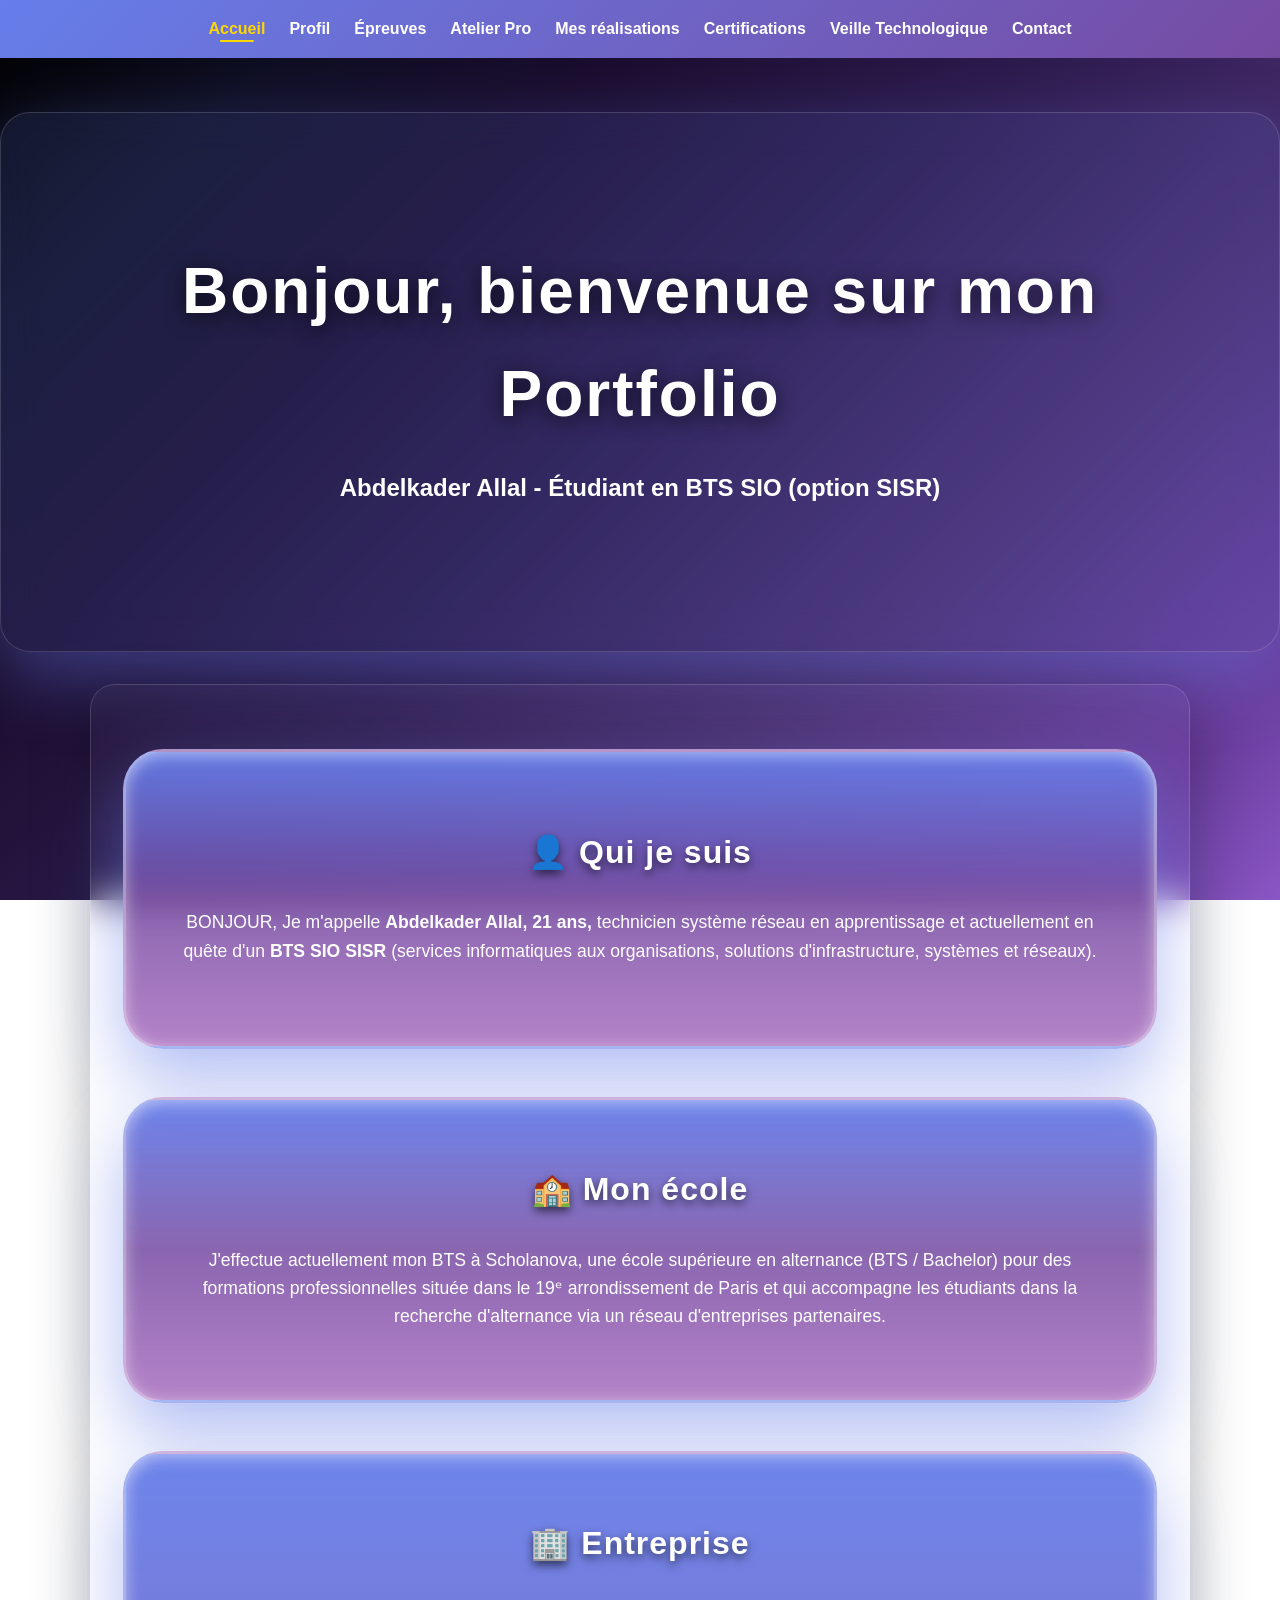
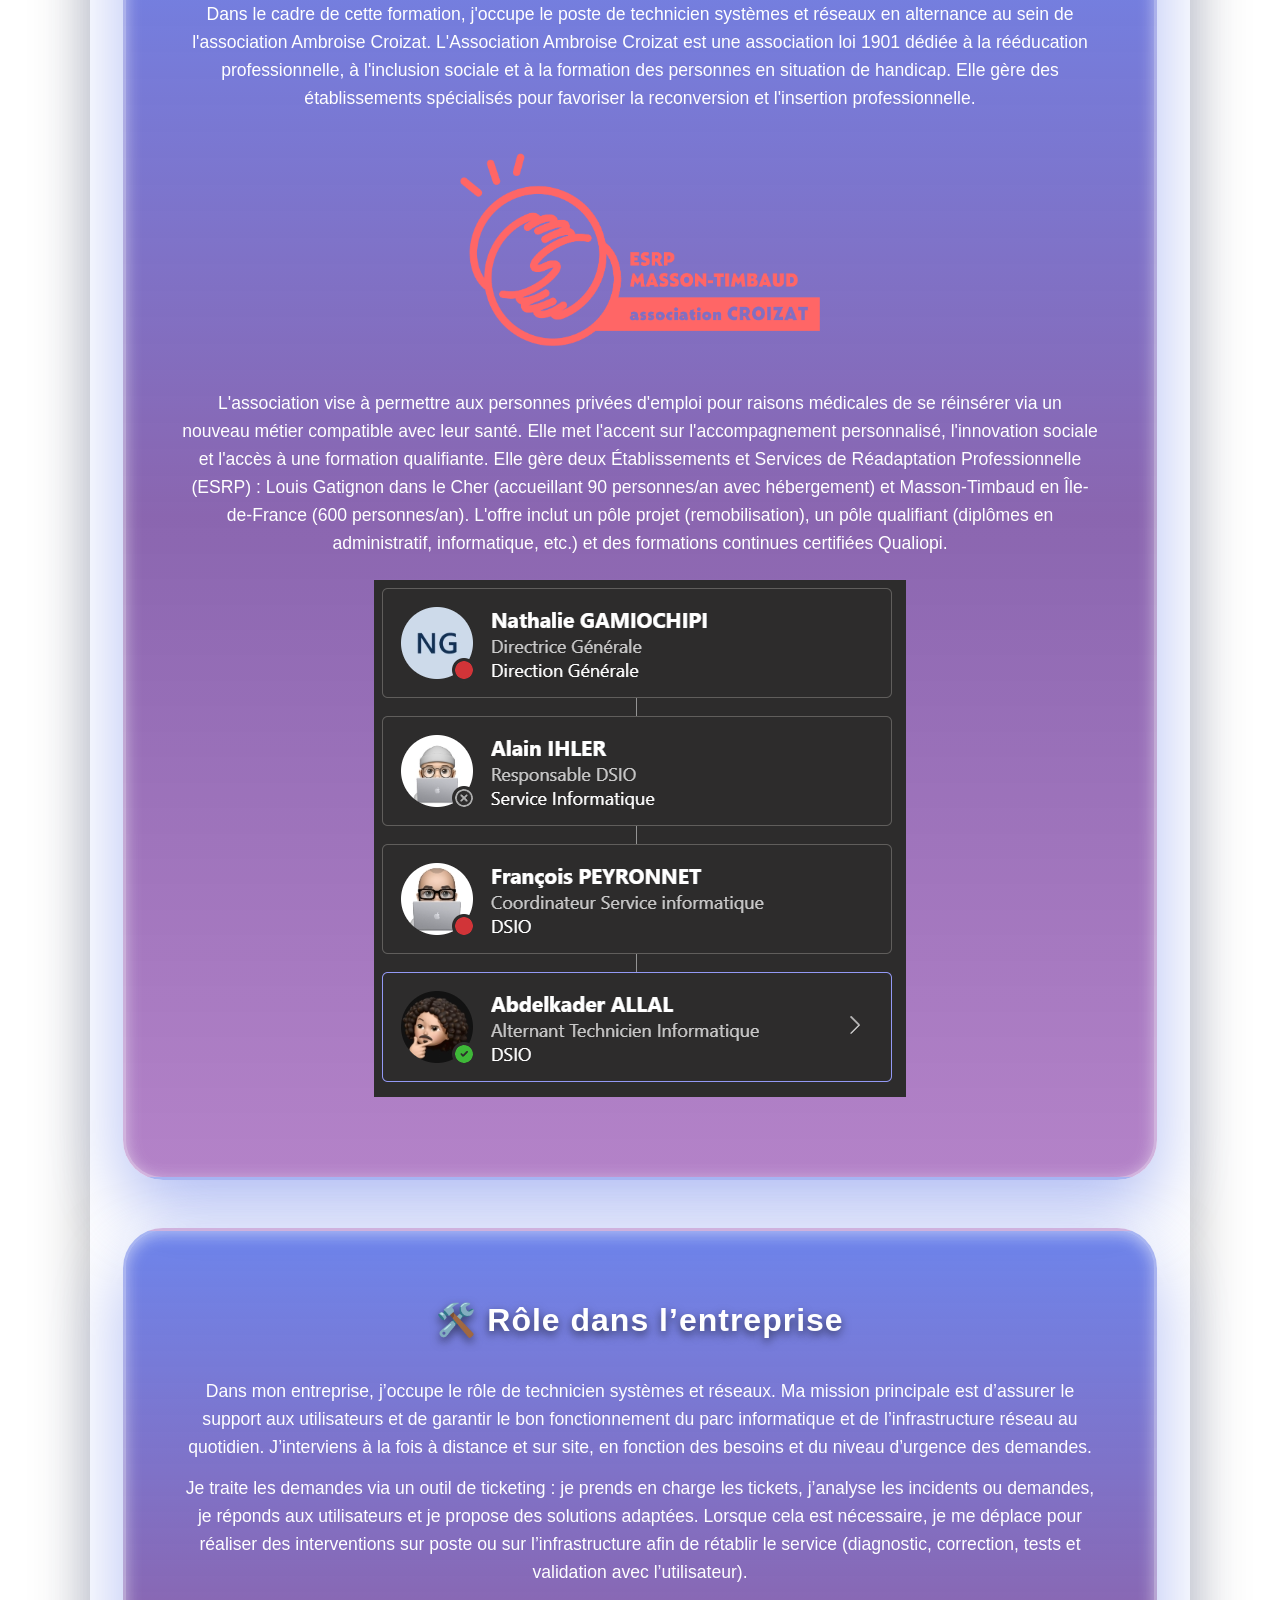
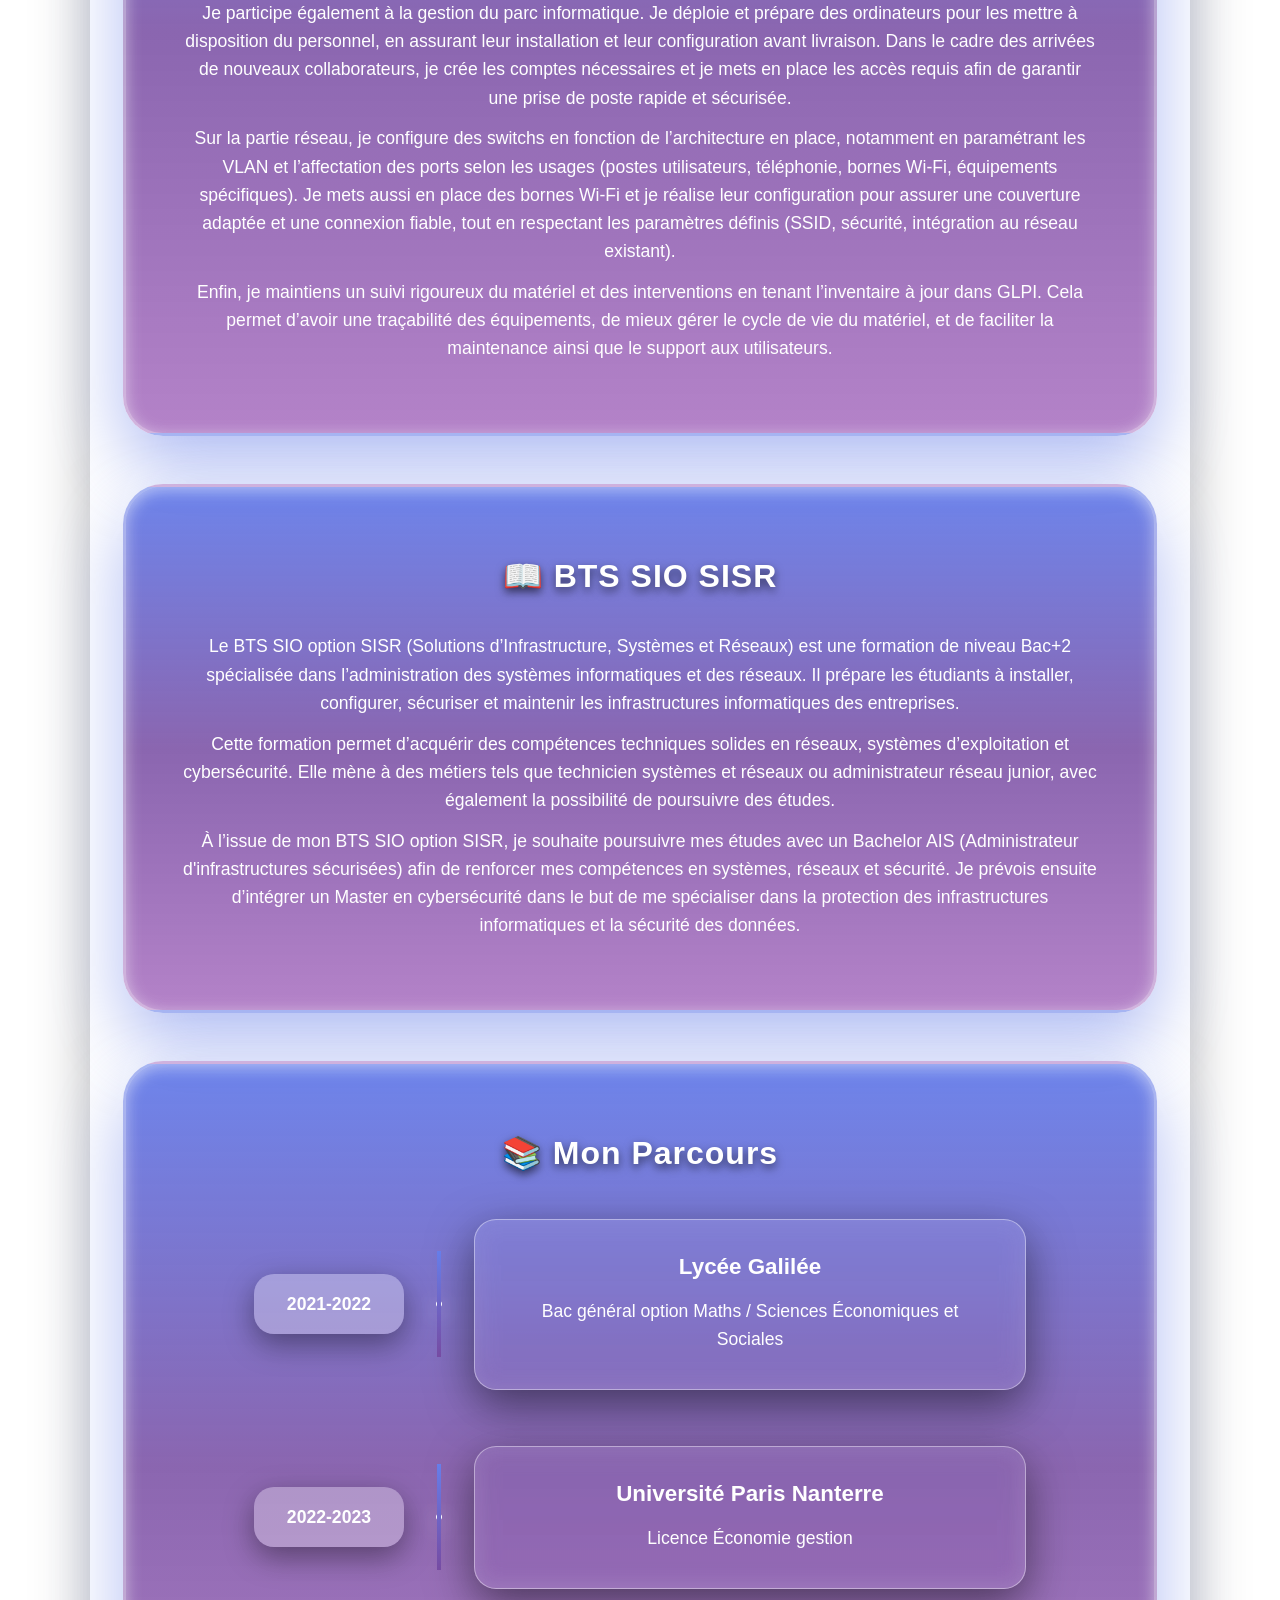
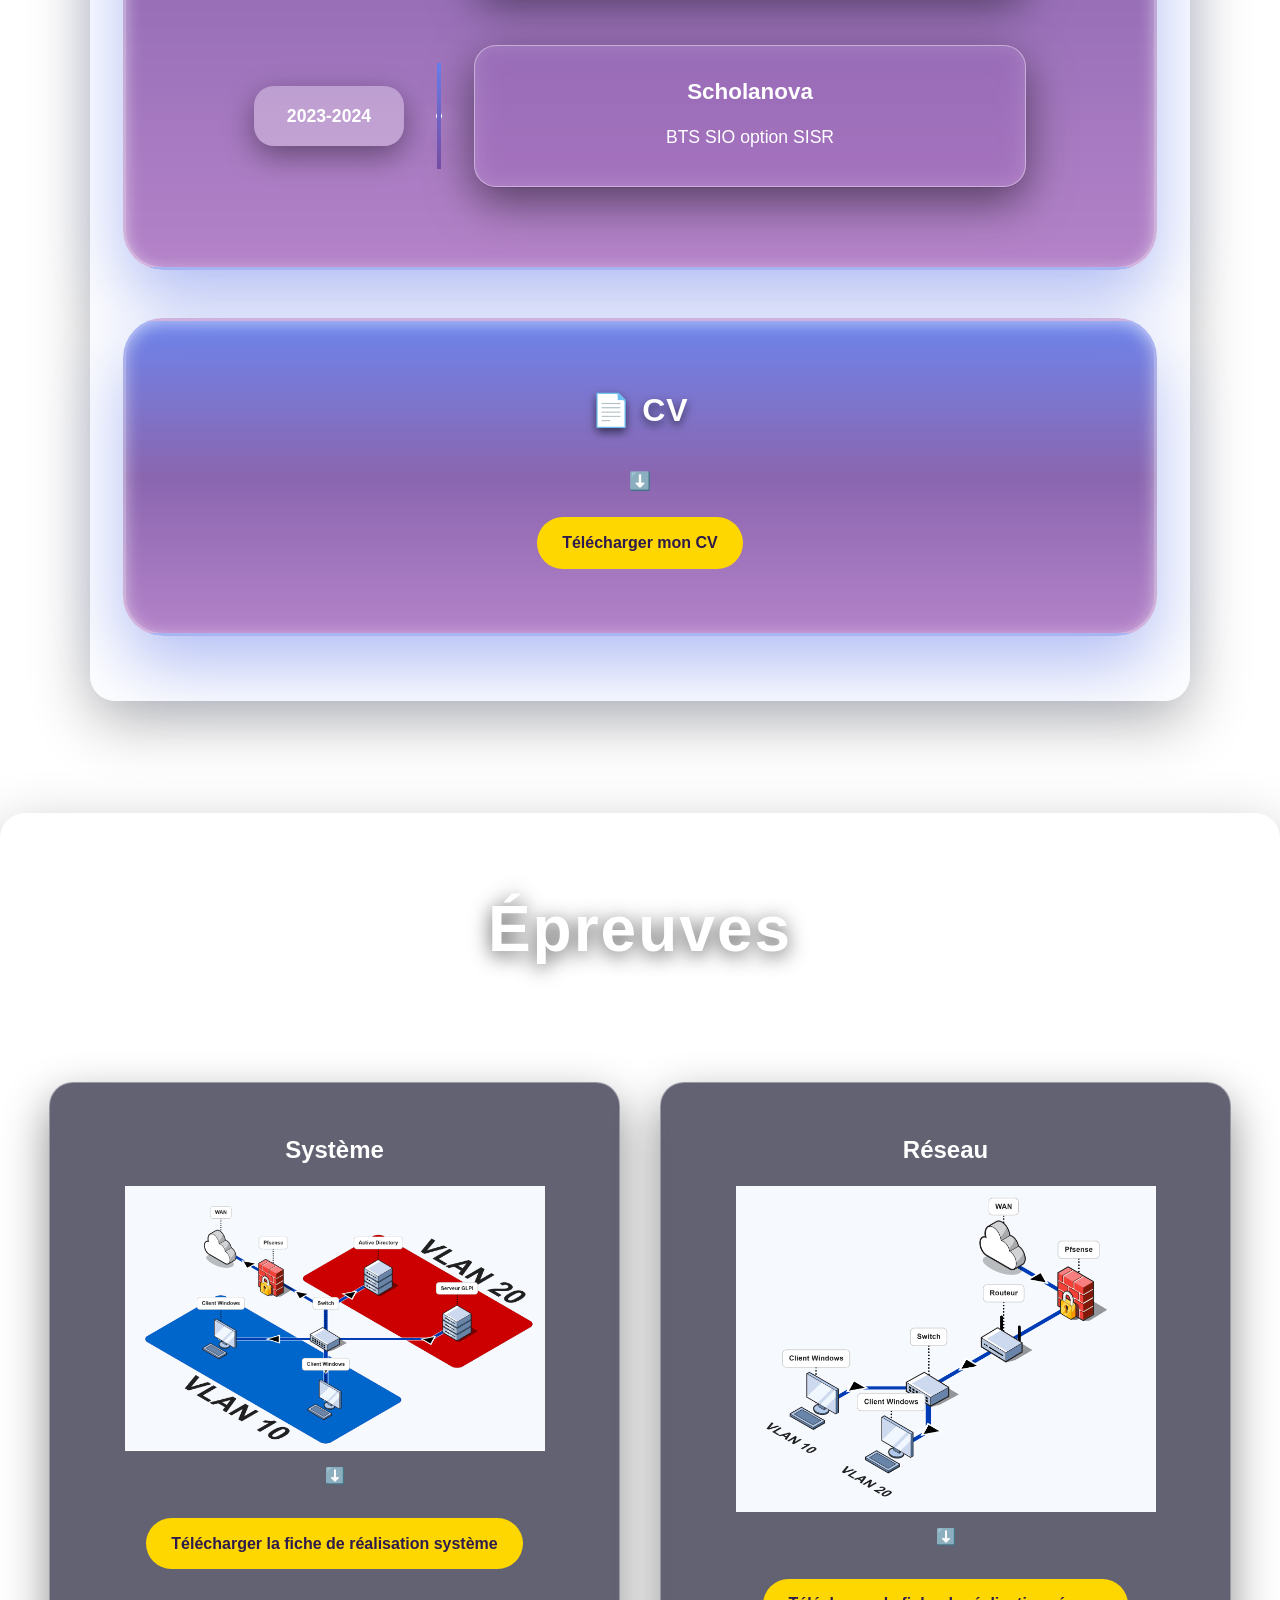
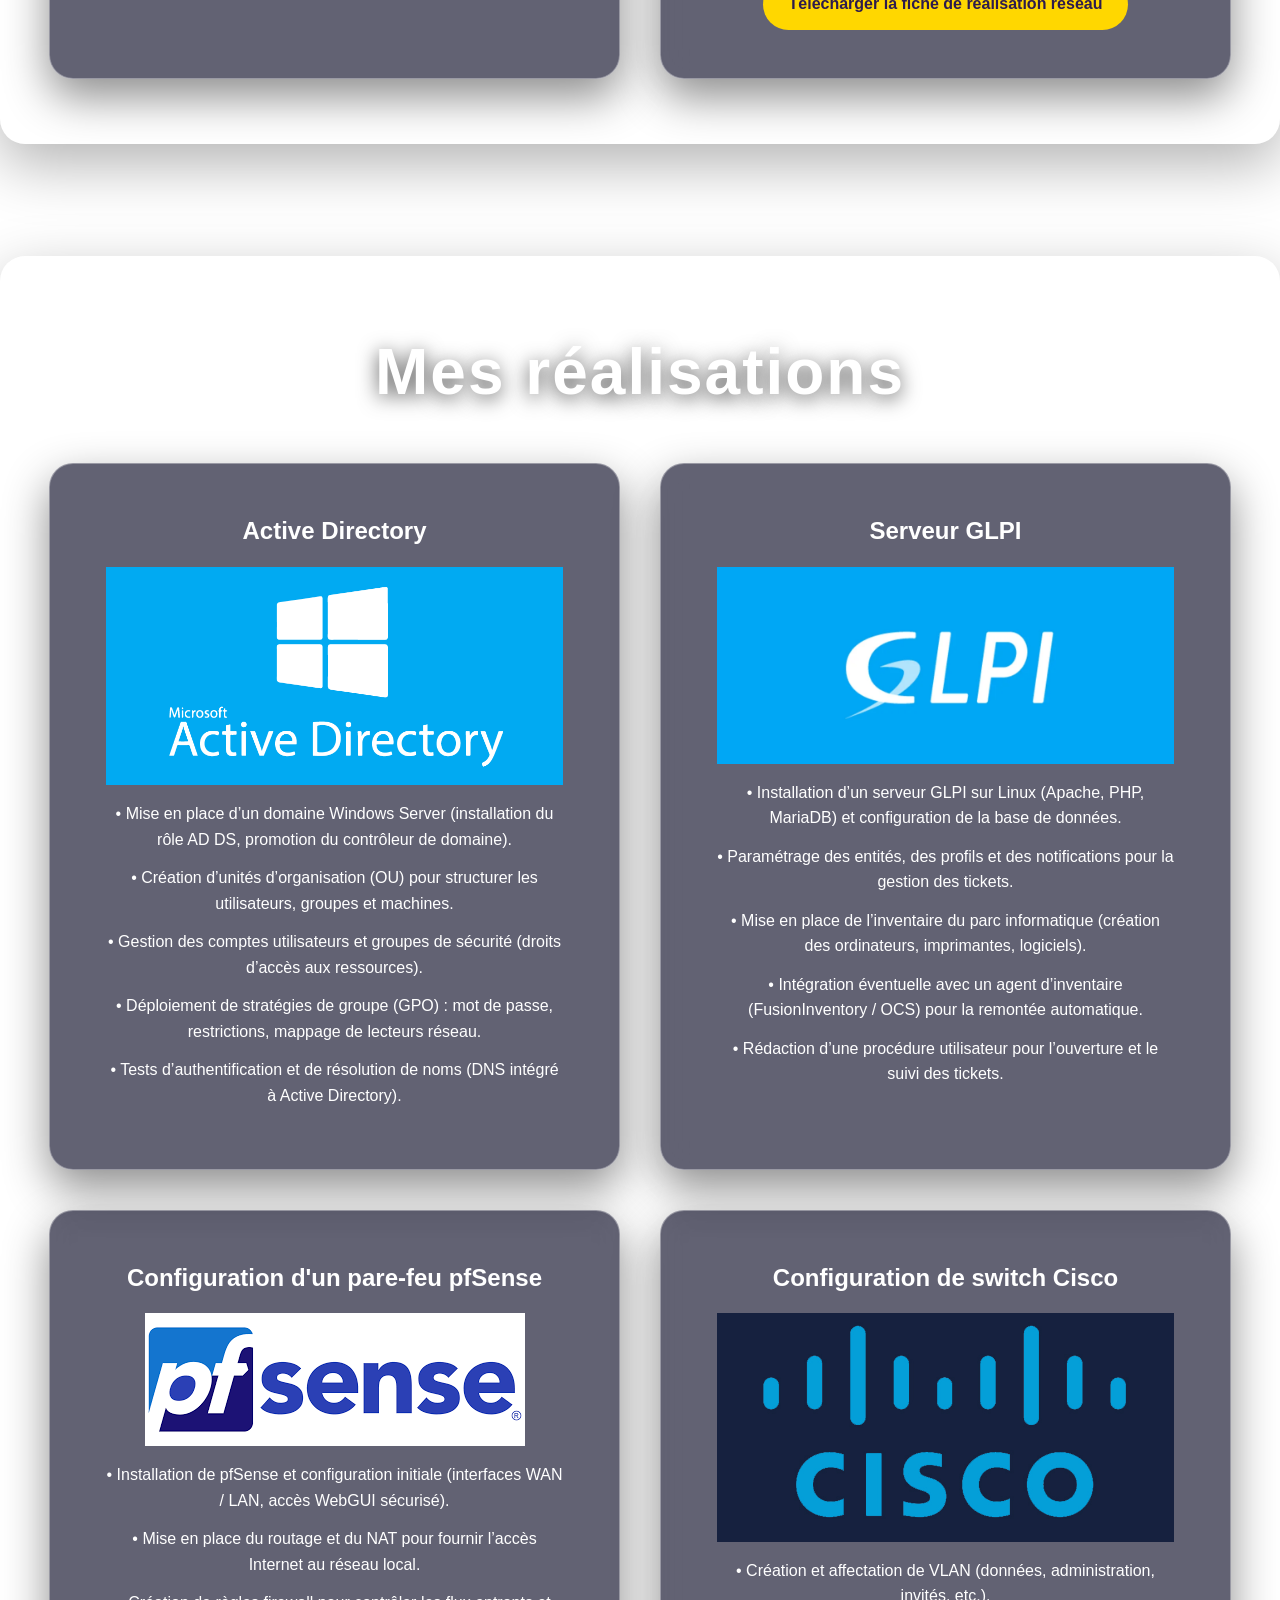
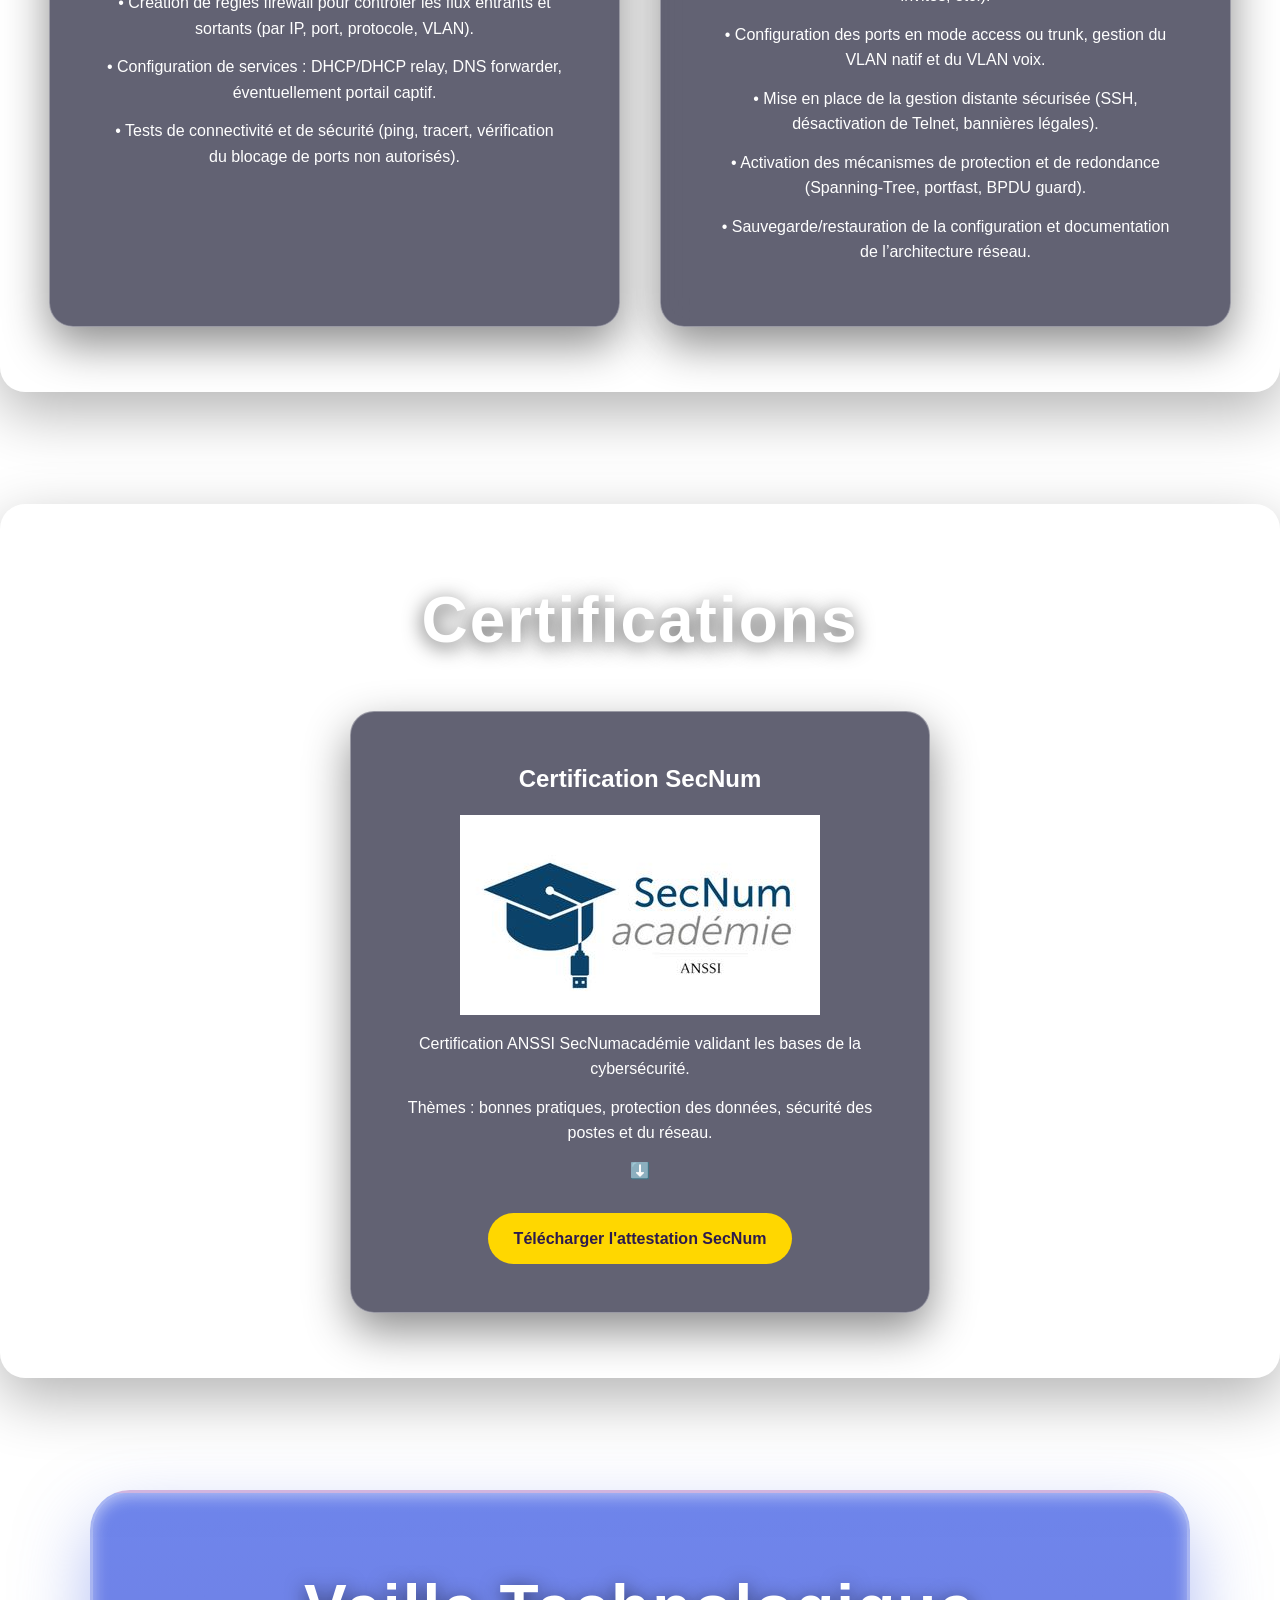
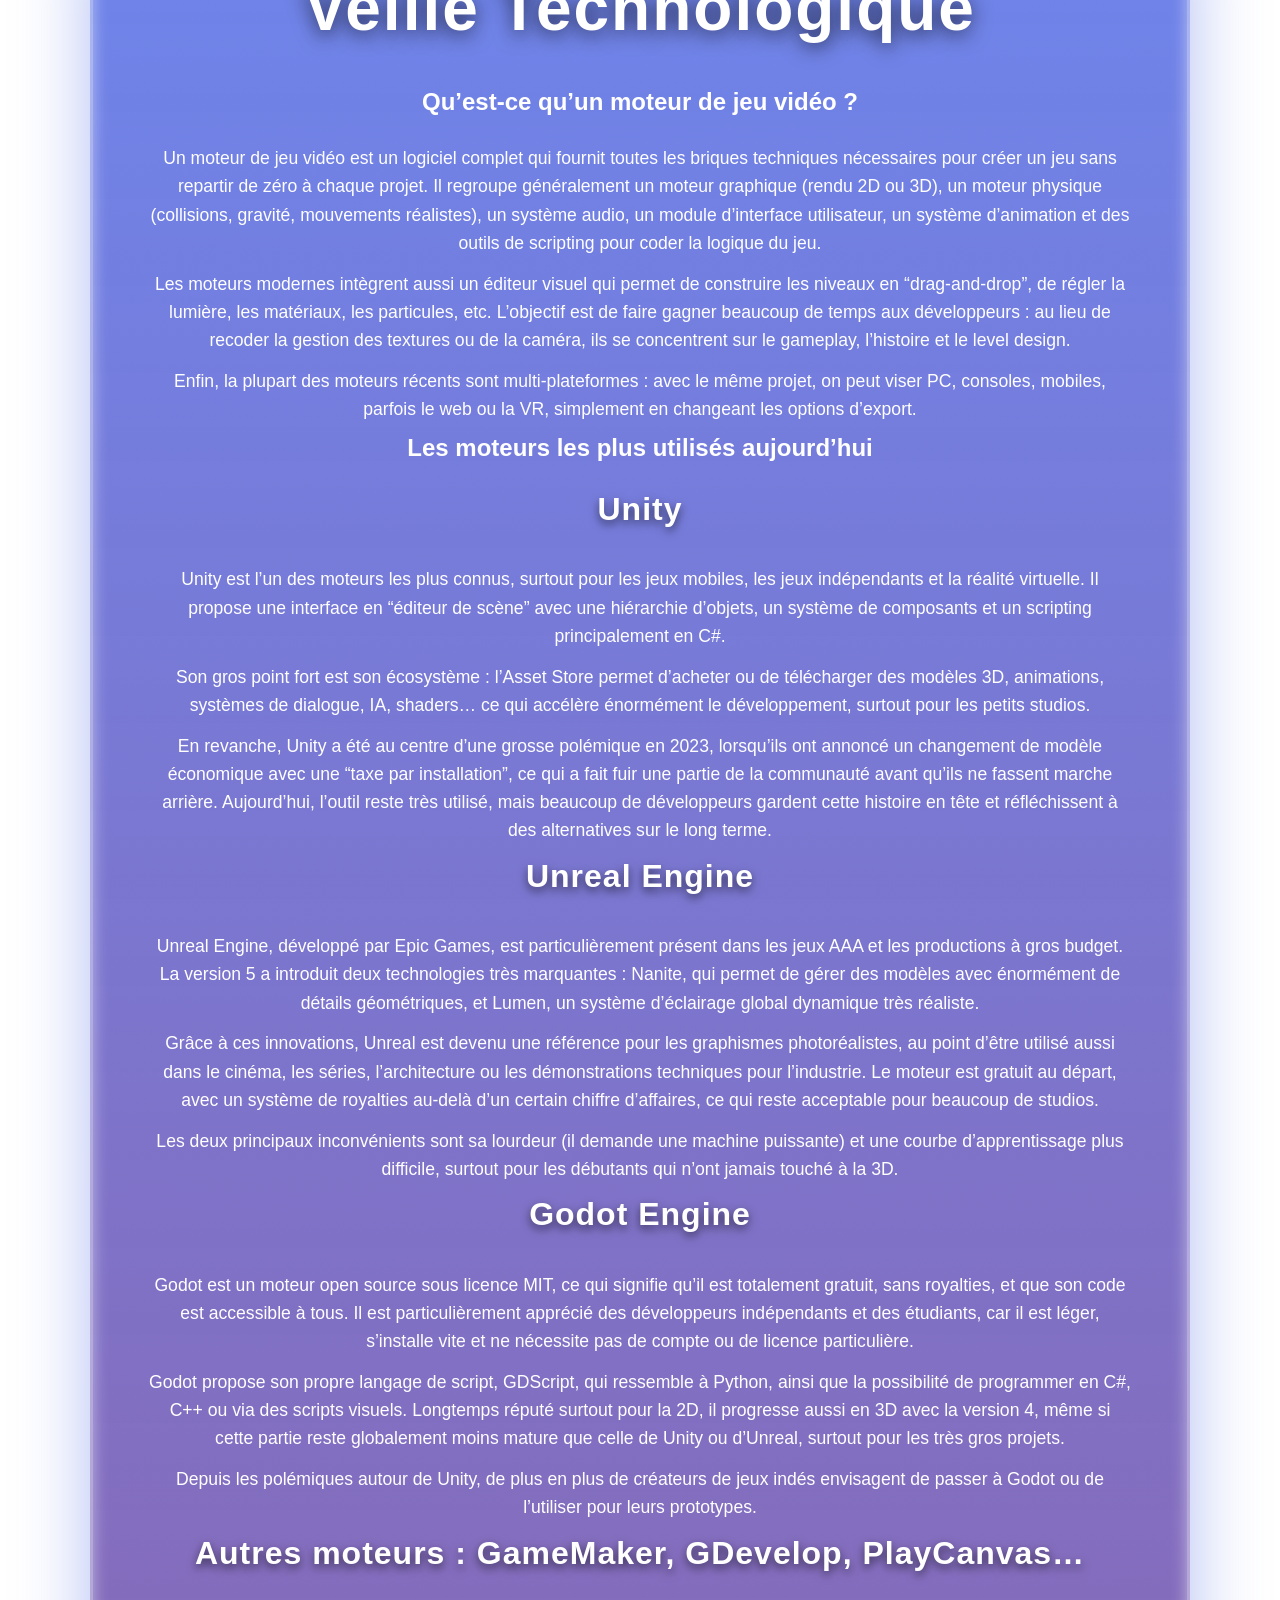
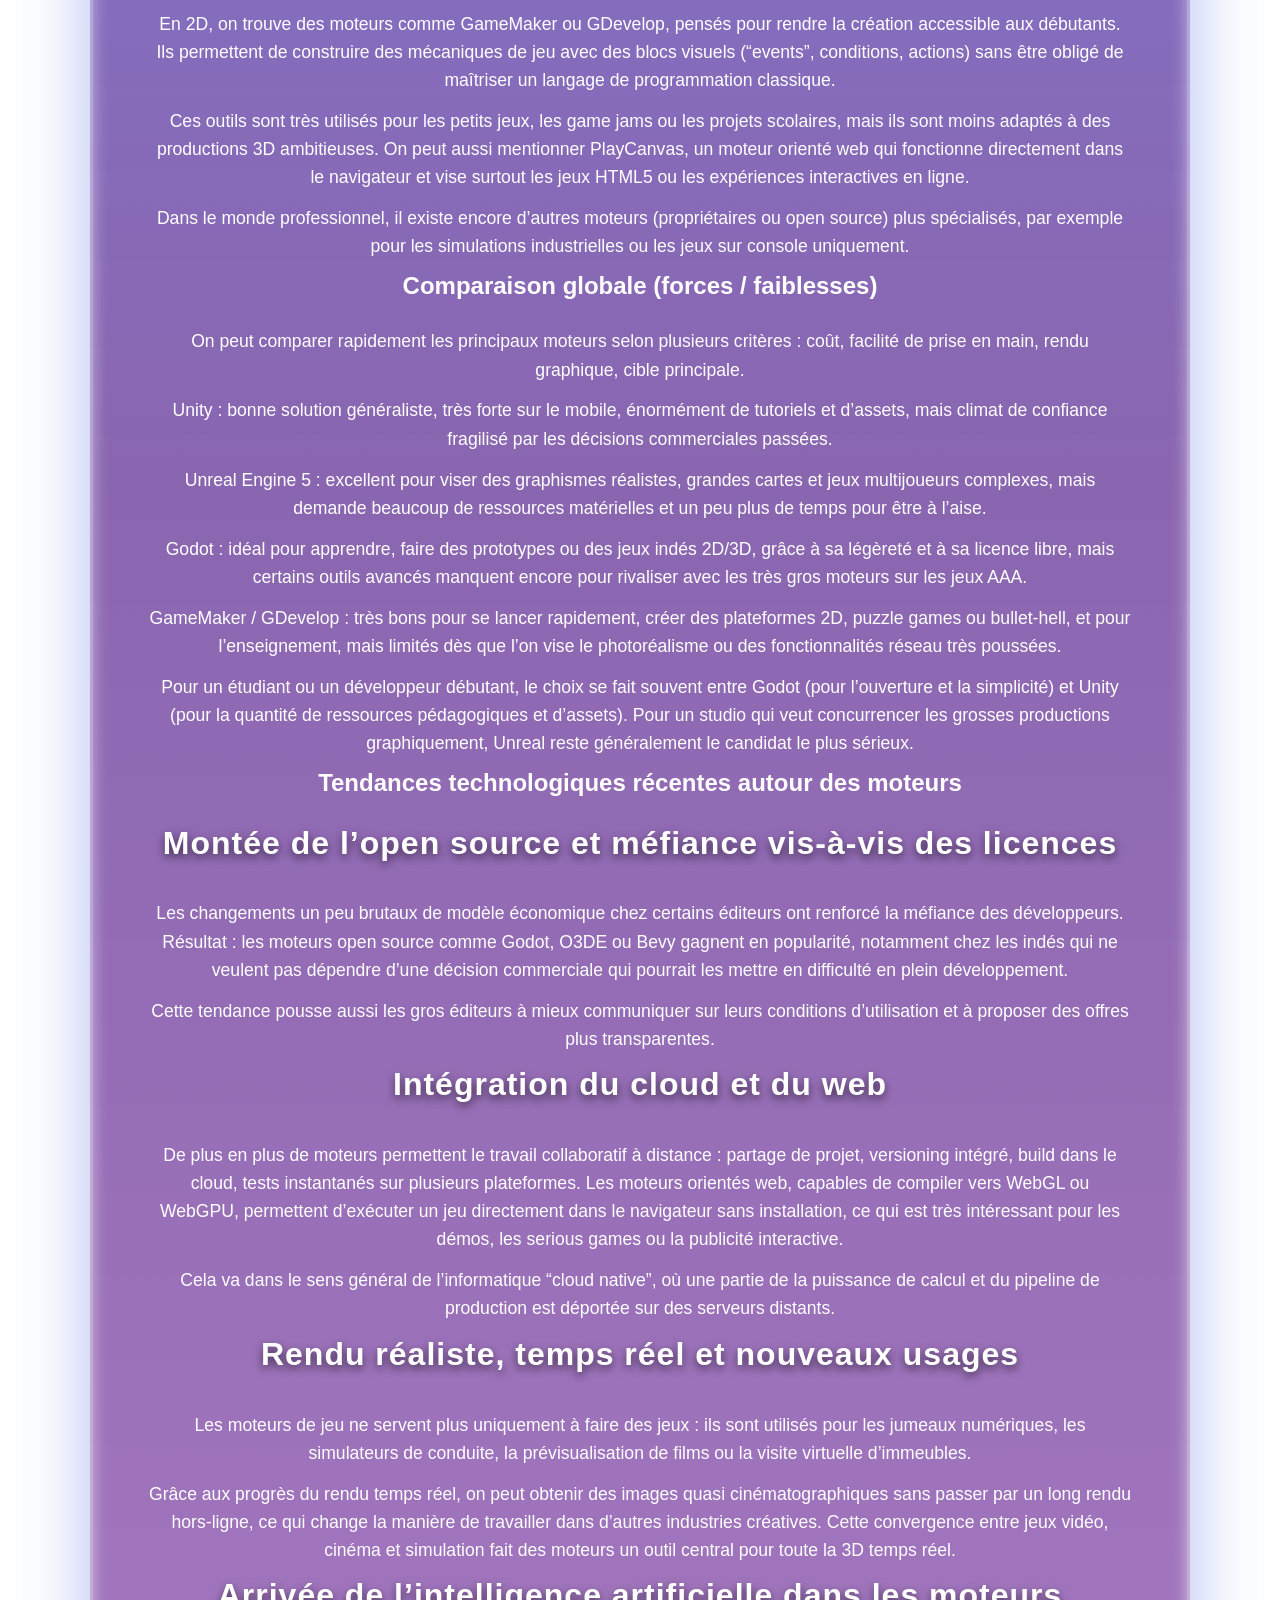
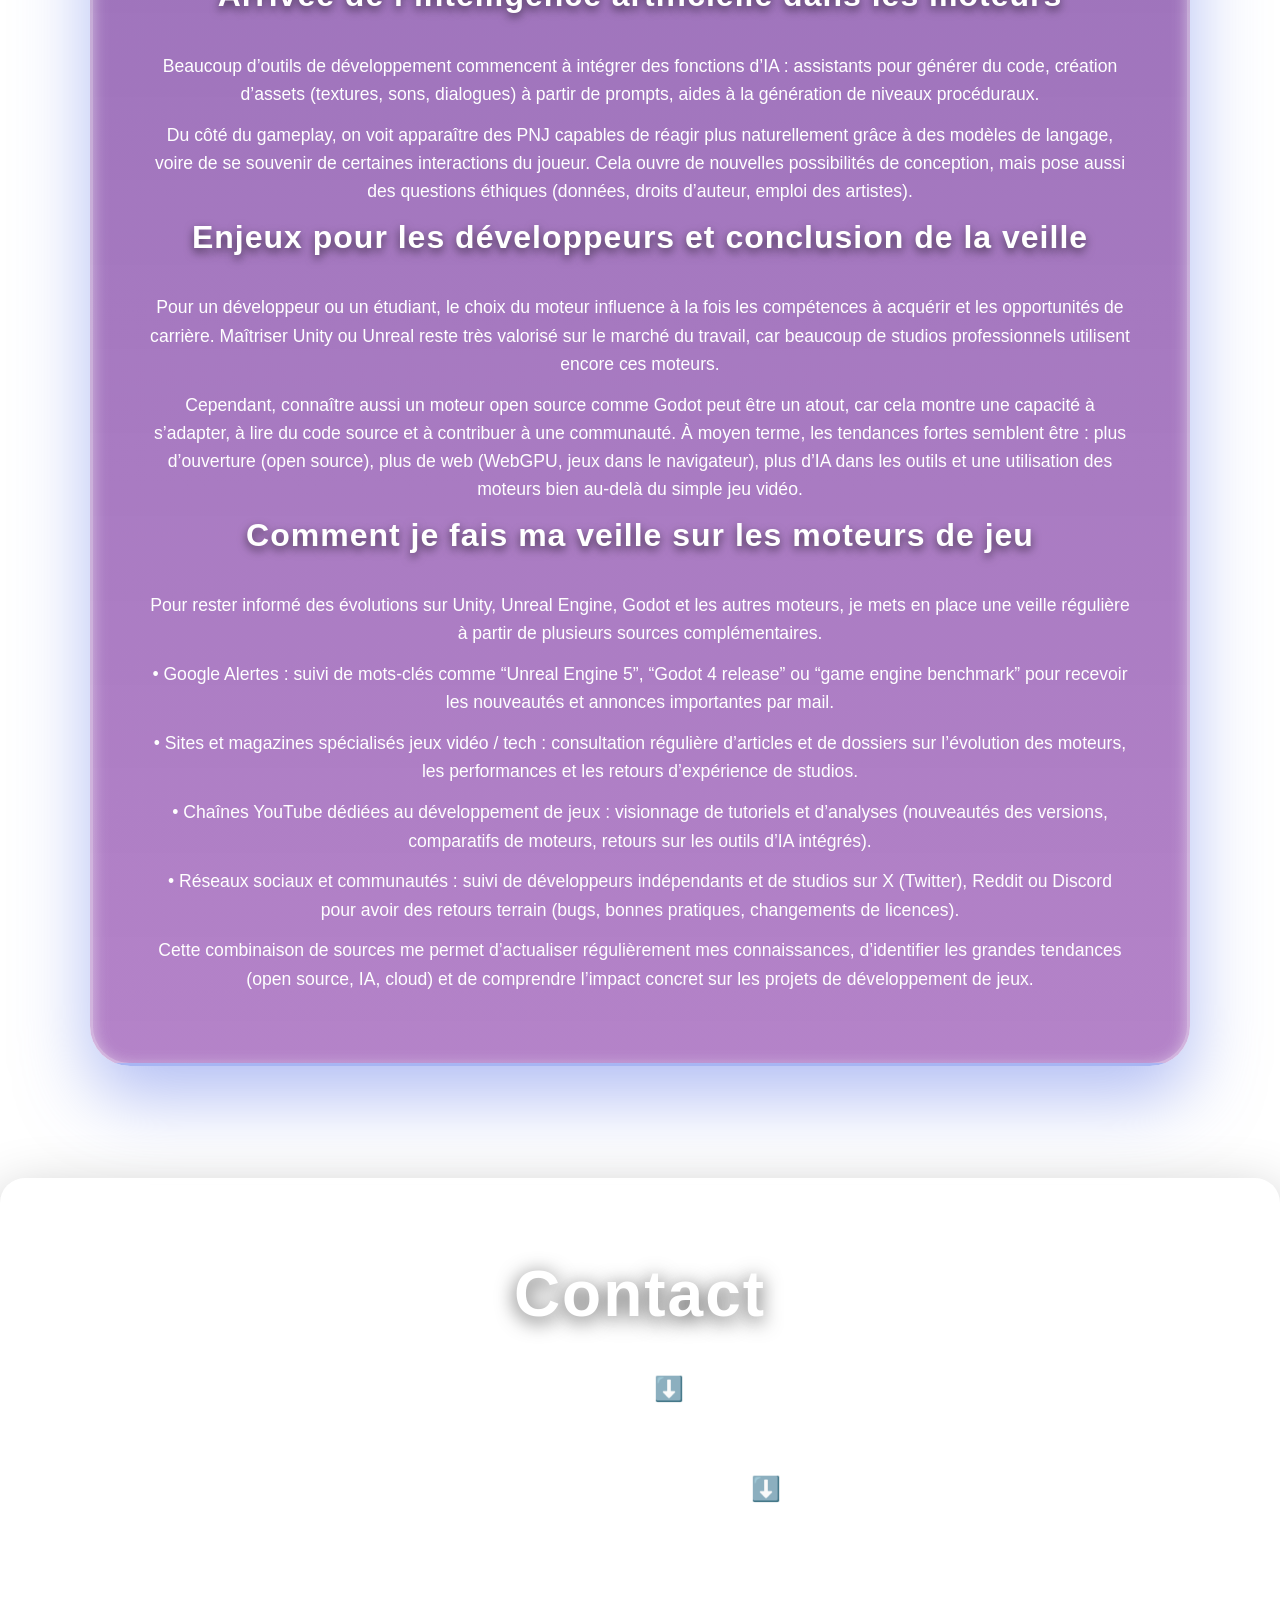
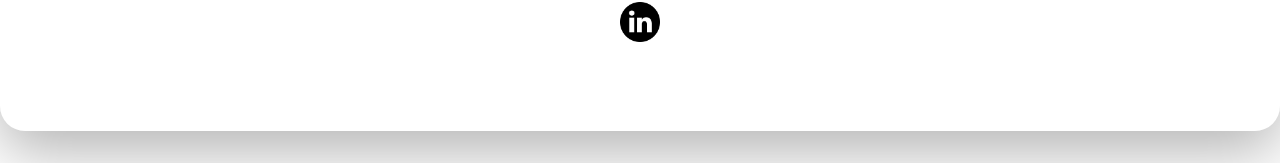
==== index.html @ 216085a6 "Add files via upload" ====
<!DOCTYPE html>
<html lang="fr">
<head>
  <meta charset="UTF-8">
  <meta name="viewport" content="width=device-width, initial-scale=1.0">
  <title>Portfolio BTS SIO - Abdelkader ALLAL</title>
  <link rel="stylesheet" href="style.css">
</head>
<body>
  <header>
    <nav>
      <ul>
        <li><a href="#accueil" class="nav-link">Accueil</a></li>
        <li><a href="#profil" class="nav-link">Profil</a></li>
        <li><a href="#epreuves" class="nav-link">Épreuves</a></li>
        <li><a href="#atelier" class="nav-link">Atelier Pro</a></li>
        <li><a href="#realisations" class="nav-link">Mes réalisations</a></li>
        <li><a href="#certifications" class="nav-link">Certifications</a></li>
        <li><a href="#veille" class="nav-link">Veille Technologique</a></li>
        <li><a href="#contact" class="nav-link">Contact</a></li>
      </ul>
    </nav>
  </header>

  <main>

    <section id="accueil">
      <h1>Bonjour, bienvenue sur mon Portfolio</h1>
      <h2>Abdelkader Allal - Étudiant en BTS SIO (option SISR)</h2>
    </section>

    <section id="profil">
      <div class="profil-grid">

        <div class="profil-card bubble-violet">
          <h3>👤 Qui je suis</h3>
          <p>
            BONJOUR, Je m'appelle
            <strong>Abdelkader Allal, 21 ans,</strong>
            technicien système réseau en apprentissage et actuellement en quête d'un
            <strong>BTS SIO SISR</strong>
            (services informatiques aux organisations, solutions d'infrastructure, systèmes et réseaux).
          </p>
        </div>

        <div class="profil-card bubble-violet">
          <h3>🏫 Mon école</h3>
          <p>
            J'effectue actuellement mon BTS à Scholanova, une école supérieure en alternance (BTS / Bachelor)
            pour des formations professionnelles située dans le 19ᵉ arrondissement de Paris et qui accompagne
            les étudiants dans la recherche d'alternance via un réseau d'entreprises partenaires.
          </p>
        </div>

        <div class="profil-card bubble-violet">
          <h3>🏢 Entreprise</h3>
          <p>
            Dans le cadre de cette formation, j'occupe le poste de technicien systèmes et réseaux en alternance
            au sein de l'association Ambroise Croizat. L'Association Ambroise Croizat est une association loi 1901
            dédiée à la rééducation professionnelle, à l'inclusion sociale et à la formation des personnes en
            situation de handicap. Elle gère des établissements spécialisés pour favoriser la reconversion et
            l'insertion professionnelle.
          </p>
          <img src="IMAGES/logo aac.png" alt="Association Ambroise Croizat" class="logo-aac">
          <p>
            L'association vise à permettre aux personnes privées d'emploi pour raisons médicales de se réinsérer via
            un nouveau métier compatible avec leur santé. Elle met l'accent sur l'accompagnement personnalisé,
            l'innovation sociale et l'accès à une formation qualifiante. Elle gère deux Établissements et Services de
            Réadaptation Professionnelle (ESRP) : Louis Gatignon dans le Cher (accueillant 90 personnes/an avec
            hébergement) et Masson-Timbaud en Île-de-France (600 personnes/an). L'offre inclut un pôle projet
            (remobilisation), un pôle qualifiant (diplômes en administratif, informatique, etc.) et des formations
            continues certifiées Qualiopi.
          </p>
          <img src="IMAGES/organigramme.png" alt="Organigramme de l'association Ambroise Croizat">
        </div>

        <div class="profil-card bubble-violet">
          <h3>🛠️ Rôle dans l’entreprise</h3>
          <p>
            Dans mon entreprise, j’occupe le rôle de technicien systèmes et réseaux. Ma mission principale est d’assurer
            le support aux utilisateurs et de garantir le bon fonctionnement du parc informatique et de l’infrastructure
            réseau au quotidien. J’interviens à la fois à distance et sur site, en fonction des besoins et du niveau
            d’urgence des demandes.
          </p>
          <p>
            Je traite les demandes via un outil de ticketing : je prends en charge les tickets, j’analyse les incidents
            ou demandes, je réponds aux utilisateurs et je propose des solutions adaptées. Lorsque cela est nécessaire,
            je me déplace pour réaliser des interventions sur poste ou sur l’infrastructure afin de rétablir le service
            (diagnostic, correction, tests et validation avec l’utilisateur).
          </p>
          <p>
            Je participe également à la gestion du parc informatique. Je déploie et prépare des ordinateurs pour les
            mettre à disposition du personnel, en assurant leur installation et leur configuration avant livraison.
            Dans le cadre des arrivées de nouveaux collaborateurs, je crée les comptes nécessaires et je mets en place
            les accès requis afin de garantir une prise de poste rapide et sécurisée.
          </p>
          <p>
            Sur la partie réseau, je configure des switchs en fonction de l’architecture en place, notamment en
            paramétrant les VLAN et l’affectation des ports selon les usages (postes utilisateurs, téléphonie, bornes
            Wi-Fi, équipements spécifiques). Je mets aussi en place des bornes Wi-Fi et je réalise leur configuration
            pour assurer une couverture adaptée et une connexion fiable, tout en respectant les paramètres définis
            (SSID, sécurité, intégration au réseau existant).
          </p>
          <p>
            Enfin, je maintiens un suivi rigoureux du matériel et des interventions en tenant l’inventaire à jour dans
            GLPI. Cela permet d’avoir une traçabilité des équipements, de mieux gérer le cycle de vie du matériel, et de
            faciliter la maintenance ainsi que le support aux utilisateurs.
          </p>
        </div>

        <div class="profil-card bubble-violet">
          <h3>📖 BTS SIO SISR</h3>
          <p>
            Le BTS SIO option SISR (Solutions d’Infrastructure, Systèmes et Réseaux) est une formation de niveau Bac+2
            spécialisée dans l’administration des systèmes informatiques et des réseaux. Il prépare les étudiants à
            installer, configurer, sécuriser et maintenir les infrastructures informatiques des entreprises.
          </p>
          <p>
            Cette formation permet d’acquérir des compétences techniques solides en réseaux, systèmes d’exploitation et
            cybersécurité. Elle mène à des métiers tels que technicien systèmes et réseaux ou administrateur réseau
            junior, avec également la possibilité de poursuivre des études.
          </p>
          <p>
            À l’issue de mon BTS SIO option SISR, je souhaite poursuivre mes études avec un Bachelor AIS (Administrateur
            d'infrastructures sécurisées) afin de renforcer mes compétences en systèmes, réseaux et sécurité. Je prévois
            ensuite d’intégrer un Master en cybersécurité dans le but de me spécialiser dans la protection des
            infrastructures informatiques et la sécurité des données.
          </p>
        </div>

        <div class="profil-card bubble-violet">
          <h3>📚 Mon Parcours</h3>
          <div class="timeline-face-face">

            <div class="timeline-row">
              <div class="date-bulle">2021-2022</div>
              <div class="frise-point"></div>
              <div class="diplome-bulle">
                <h4>Lycée Galilée</h4>
                <p>Bac général option Maths / Sciences Économiques et Sociales</p>
              </div>
            </div>

            <div class="timeline-row">
              <div class="date-bulle">2022-2023</div>
              <div class="frise-point"></div>
              <div class="diplome-bulle">
                <h4>Université Paris Nanterre</h4>
                <p>Licence Économie gestion</p>
              </div>
            </div>

            <div class="timeline-row">
              <div class="date-bulle">2023-2024</div>
              <div class="frise-point"></div>
              <div class="diplome-bulle">
                <h4>Scholanova</h4>
                <p>BTS SIO option SISR</p>
              </div>
            </div>

          </div>
        </div>

        <div class="profil-card bubble-violet">
          <h3>📄 CV</h3>
          <p>⬇️</p>
          <a href="IMAGES/CV ABDELKADER ALLAL.pdf" class="btn-cv" target="_blank">
            Télécharger mon CV
          </a>
        </div>

      </div>
    </section>

   <section id="epreuves">
  <h1>Épreuves</h1>
  <h2>Épreuve E6</h2>

  <div class="epreuves-grid">

    <div class="epreuve-card">
      <h2>Système</h2>
      <img src="IMAGES/maquette-systeme.png" alt="Maquette système" class="maquette-img">
      <p>⬇️</p>
      <a href="IMAGES/Fiche de realisation systeme ALLAL Abdelkader.pdf"
         class="btn-cv" target="_blank">
        Télécharger la fiche de réalisation système
      </a>
    </div>

    <div class="epreuve-card">
      <h2>Réseau</h2>
      <img src="IMAGES/maquette-reseau.png" alt="Maquette réseau" class="maquette-img">
      <p>⬇️</p>
      <a href="IMAGES/Fiche de realisation reseau ALLAL Abdelkader.pdf"
         class="btn-cv" target="_blank">
        Télécharger la fiche de réalisation réseau
      </a>
    </div>

  </div>
</section>

   <section id="realisations">
  <h1>Mes réalisations</h1>

  <div class="epreuves-grid">

    <div class="epreuve-card">
      <h2>Active Directory</h2>
      <img src="IMAGES/active directory.webp" alt="Schéma Active Directory" class="realisation-img">
      <p>• Mise en place d’un domaine Windows Server (installation du rôle AD DS, promotion du contrôleur de domaine).</p>
      <p>• Création d’unités d’organisation (OU) pour structurer les utilisateurs, groupes et machines.</p>
      <p>• Gestion des comptes utilisateurs et groupes de sécurité (droits d’accès aux ressources).</p>
      <p>• Déploiement de stratégies de groupe (GPO) : mot de passe, restrictions, mappage de lecteurs réseau.</p>
      <p>• Tests d’authentification et de résolution de noms (DNS intégré à Active Directory).</p>
    </div>

    <div class="epreuve-card">
      <h2>Serveur GLPI</h2>
      <img src="IMAGES/GLPI.webp" alt="Interface GLPI" class="realisation-img">
      <p>• Installation d’un serveur GLPI sur Linux (Apache, PHP, MariaDB) et configuration de la base de données.</p>
      <p>• Paramétrage des entités, des profils et des notifications pour la gestion des tickets.</p>
      <p>• Mise en place de l’inventaire du parc informatique (création des ordinateurs, imprimantes, logiciels).</p>
      <p>• Intégration éventuelle avec un agent d’inventaire (FusionInventory / OCS) pour la remontée automatique.</p>
      <p>• Rédaction d’une procédure utilisateur pour l’ouverture et le suivi des tickets.</p>
    </div>

    <div class="epreuve-card">
      <h2>Configuration d'un pare-feu pfSense</h2>
      <img src="IMAGES/pfsense.png" alt="Dashboard pfSense" class="realisation-img">
      <p>• Installation de pfSense et configuration initiale (interfaces WAN / LAN, accès WebGUI sécurisé).</p>
      <p>• Mise en place du routage et du NAT pour fournir l’accès Internet au réseau local.</p>
      <p>• Création de règles firewall pour contrôler les flux entrants et sortants (par IP, port, protocole, VLAN).</p>
      <p>• Configuration de services : DHCP/DHCP relay, DNS forwarder, éventuellement portail captif.</p>
      <p>• Tests de connectivité et de sécurité (ping, tracert, vérification du blocage de ports non autorisés).</p>
    </div>

    <div class="epreuve-card">
      <h2>Configuration de switch Cisco</h2>
      <img src="IMAGES/cisco.jpg" alt="Schéma de switch Cisco" class="realisation-img">
      <p>• Création et affectation de VLAN (données, administration, invités, etc.).</p>
      <p>• Configuration des ports en mode access ou trunk, gestion du VLAN natif et du VLAN voix.</p>
      <p>• Mise en place de la gestion distante sécurisée (SSH, désactivation de Telnet, bannières légales).</p>
      <p>• Activation des mécanismes de protection et de redondance (Spanning-Tree, portfast, BPDU guard).</p>
      <p>• Sauvegarde/restauration de la configuration et documentation de l’architecture réseau.</p>
    </div>

  </div>
</section>
  
</section>

    <section id="certifications">
  <h1>Certifications</h1>

  <div class="epreuves-grid">
    <div class="epreuve-card">
      <h2>Certification SecNum</h2>
      <img src="IMAGES/secnum.jpeg" alt="image secnum academie" class="certifications-img">
      <p>Certification ANSSI SecNumacadémie validant les bases de la cybersécurité.</p>
      <p>Thèmes : bonnes pratiques, protection des données, sécurité des postes et du réseau.</p>
      <p>⬇️</p>
      <a href="IMAGES/Attestation SecNum.pdf" class="btn-cv" target="_blank">
        Télécharger l'attestation SecNum
      </a>
    </div>
  </div>
</section>

   <section id="veille" class="profil-card bubble-violet">
  <h1>Veille Technologique</h1>

      
      <h2>Qu’est‑ce qu’un moteur de jeu vidéo ?</h2>
      <p>
        Un moteur de jeu vidéo est un logiciel complet qui fournit toutes les briques techniques nécessaires pour créer
        un jeu sans repartir de zéro à chaque projet. Il regroupe généralement un moteur graphique (rendu 2D ou 3D), un
        moteur physique (collisions, gravité, mouvements réalistes), un système audio, un module d’interface
        utilisateur, un système d’animation et des outils de scripting pour coder la logique du jeu.
      </p>
      <p>
        Les moteurs modernes intègrent aussi un éditeur visuel qui permet de construire les niveaux en “drag‑and‑drop”,
        de régler la lumière, les matériaux, les particules, etc. L’objectif est de faire gagner beaucoup de temps aux
        développeurs : au lieu de recoder la gestion des textures ou de la caméra, ils se concentrent sur le gameplay,
        l’histoire et le level design.
      </p>
      <p>
        Enfin, la plupart des moteurs récents sont multi‑plateformes : avec le même projet, on peut viser PC, consoles,
        mobiles, parfois le web ou la VR, simplement en changeant les options d’export.
      </p>

      <h2>Les moteurs les plus utilisés aujourd’hui</h2>

      <h3>Unity</h3>
      <p>
        Unity est l’un des moteurs les plus connus, surtout pour les jeux mobiles, les jeux indépendants et la réalité
        virtuelle. Il propose une interface en “éditeur de scène” avec une hiérarchie d’objets, un système de composants
        et un scripting principalement en C#.
      </p>
      <p>
        Son gros point fort est son écosystème : l’Asset Store permet d’acheter ou de télécharger des modèles 3D,
        animations, systèmes de dialogue, IA, shaders… ce qui accélère énormément le développement, surtout pour les
        petits studios.
      </p>
      <p>
        En revanche, Unity a été au centre d’une grosse polémique en 2023, lorsqu’ils ont annoncé un changement de modèle
        économique avec une “taxe par installation”, ce qui a fait fuir une partie de la communauté avant qu’ils ne
        fassent marche arrière. Aujourd’hui, l’outil reste très utilisé, mais beaucoup de développeurs gardent cette
        histoire en tête et réfléchissent à des alternatives sur le long terme.
      </p>

      <h3>Unreal Engine</h3>
      <p>
        Unreal Engine, développé par Epic Games, est particulièrement présent dans les jeux AAA et les productions à gros
        budget. La version 5 a introduit deux technologies très marquantes : Nanite, qui permet de gérer des modèles avec
        énormément de détails géométriques, et Lumen, un système d’éclairage global dynamique très réaliste.
      </p>
      <p>
        Grâce à ces innovations, Unreal est devenu une référence pour les graphismes photoréalistes, au point d’être
        utilisé aussi dans le cinéma, les séries, l’architecture ou les démonstrations techniques pour l’industrie. Le
        moteur est gratuit au départ, avec un système de royalties au‑delà d’un certain chiffre d’affaires, ce qui reste
        acceptable pour beaucoup de studios.
      </p>
      <p>
        Les deux principaux inconvénients sont sa lourdeur (il demande une machine puissante) et une courbe
        d’apprentissage plus difficile, surtout pour les débutants qui n’ont jamais touché à la 3D.
      </p>

      <h3>Godot Engine</h3>
      <p>
        Godot est un moteur open source sous licence MIT, ce qui signifie qu’il est totalement gratuit, sans royalties,
        et que son code est accessible à tous. Il est particulièrement apprécié des développeurs indépendants et des
        étudiants, car il est léger, s’installe vite et ne nécessite pas de compte ou de licence particulière.
      </p>
      <p>
        Godot propose son propre langage de script, GDScript, qui ressemble à Python, ainsi que la possibilité de
        programmer en C#, C++ ou via des scripts visuels. Longtemps réputé surtout pour la 2D, il progresse aussi en 3D
        avec la version 4, même si cette partie reste globalement moins mature que celle de Unity ou d’Unreal, surtout
        pour les très gros projets.
      </p>
      <p>
        Depuis les polémiques autour de Unity, de plus en plus de créateurs de jeux indés envisagent de passer à Godot ou
        de l’utiliser pour leurs prototypes.
      </p>

      <h3>Autres moteurs : GameMaker, GDevelop, PlayCanvas…</h3>
      <p>
        En 2D, on trouve des moteurs comme GameMaker ou GDevelop, pensés pour rendre la création accessible aux
        débutants. Ils permettent de construire des mécaniques de jeu avec des blocs visuels (“events”, conditions,
        actions) sans être obligé de maîtriser un langage de programmation classique.
      </p>
      <p>
        Ces outils sont très utilisés pour les petits jeux, les game jams ou les projets scolaires, mais ils sont moins
        adaptés à des productions 3D ambitieuses. On peut aussi mentionner PlayCanvas, un moteur orienté web qui
        fonctionne directement dans le navigateur et vise surtout les jeux HTML5 ou les expériences interactives en
        ligne.
      </p>
      <p>
        Dans le monde professionnel, il existe encore d’autres moteurs (propriétaires ou open source) plus spécialisés,
        par exemple pour les simulations industrielles ou les jeux sur console uniquement.
      </p>

      <h2>Comparaison globale (forces / faiblesses)</h2>
      <p>
        On peut comparer rapidement les principaux moteurs selon plusieurs critères : coût, facilité de prise en main,
        rendu graphique, cible principale.
      </p>
      <p>
        Unity : bonne solution généraliste, très forte sur le mobile, énormément de tutoriels et d’assets, mais climat de
        confiance fragilisé par les décisions commerciales passées.
      </p>
      <p>
        Unreal Engine 5 : excellent pour viser des graphismes réalistes, grandes cartes et jeux multijoueurs complexes,
        mais demande beaucoup de ressources matérielles et un peu plus de temps pour être à l’aise.
      </p>
      <p>
        Godot : idéal pour apprendre, faire des prototypes ou des jeux indés 2D/3D, grâce à sa légèreté et à sa licence
        libre, mais certains outils avancés manquent encore pour rivaliser avec les très gros moteurs sur les jeux AAA.
      </p>
      <p>
        GameMaker / GDevelop : très bons pour se lancer rapidement, créer des plateformes 2D, puzzle games ou bullet‑hell,
        et pour l’enseignement, mais limités dès que l’on vise le photoréalisme ou des fonctionnalités réseau très
        poussées.
      </p>
      <p>
        Pour un étudiant ou un développeur débutant, le choix se fait souvent entre Godot (pour l’ouverture et la
        simplicité) et Unity (pour la quantité de ressources pédagogiques et d’assets). Pour un studio qui veut
        concurrencer les grosses productions graphiquement, Unreal reste généralement le candidat le plus sérieux.
      </p>

      <h2>Tendances technologiques récentes autour des moteurs</h2>

      <h3>Montée de l’open source et méfiance vis‑à‑vis des licences</h3>
      <p>
        Les changements un peu brutaux de modèle économique chez certains éditeurs ont renforcé la méfiance des
        développeurs. Résultat : les moteurs open source comme Godot, O3DE ou Bevy gagnent en popularité, notamment chez
        les indés qui ne veulent pas dépendre d’une décision commerciale qui pourrait les mettre en difficulté en plein
        développement.
      </p>
      <p>
        Cette tendance pousse aussi les gros éditeurs à mieux communiquer sur leurs conditions d’utilisation et à
        proposer des offres plus transparentes.
      </p>

      <h3>Intégration du cloud et du web</h3>
      <p>
        De plus en plus de moteurs permettent le travail collaboratif à distance : partage de projet, versioning intégré,
        build dans le cloud, tests instantanés sur plusieurs plateformes. Les moteurs orientés web, capables de compiler
        vers WebGL ou WebGPU, permettent d’exécuter un jeu directement dans le navigateur sans installation, ce qui est
        très intéressant pour les démos, les serious games ou la publicité interactive.
      </p>
      <p>
        Cela va dans le sens général de l’informatique “cloud native”, où une partie de la puissance de calcul et du
        pipeline de production est déportée sur des serveurs distants.
      </p>

      <h3>Rendu réaliste, temps réel et nouveaux usages</h3>
      <p>
        Les moteurs de jeu ne servent plus uniquement à faire des jeux : ils sont utilisés pour les jumeaux numériques,
        les simulateurs de conduite, la prévisualisation de films ou la visite virtuelle d’immeubles.
      </p>
      <p>
        Grâce aux progrès du rendu temps réel, on peut obtenir des images quasi cinématographiques sans passer par un
        long rendu hors‑ligne, ce qui change la manière de travailler dans d’autres industries créatives. Cette
        convergence entre jeux vidéo, cinéma et simulation fait des moteurs un outil central pour toute la 3D temps réel.
      </p>

      <h3>Arrivée de l’intelligence artificielle dans les moteurs</h3>
      <p>
        Beaucoup d’outils de développement commencent à intégrer des fonctions d’IA : assistants pour générer du code,
        création d’assets (textures, sons, dialogues) à partir de prompts, aides à la génération de niveaux procéduraux.
      </p>
      <p>
        Du côté du gameplay, on voit apparaître des PNJ capables de réagir plus naturellement grâce à des modèles de
        langage, voire de se souvenir de certaines interactions du joueur. Cela ouvre de nouvelles possibilités de
        conception, mais pose aussi des questions éthiques (données, droits d’auteur, emploi des artistes).
      </p>

      <h3>Enjeux pour les développeurs et conclusion de la veille</h3>
      <p>
        Pour un développeur ou un étudiant, le choix du moteur influence à la fois les compétences à acquérir et les
        opportunités de carrière. Maîtriser Unity ou Unreal reste très valorisé sur le marché du travail, car beaucoup de
        studios professionnels utilisent encore ces moteurs.
      </p>
      <p>
        Cependant, connaître aussi un moteur open source comme Godot peut être un atout, car cela montre une capacité à
        s’adapter, à lire du code source et à contribuer à une communauté. À moyen terme, les tendances fortes semblent
        être : plus d’ouverture (open source), plus de web (WebGPU, jeux dans le navigateur), plus d’IA dans les outils
        et une utilisation des moteurs bien au‑delà du simple jeu vidéo.
      </p>
            <h3>Comment je fais ma veille sur les moteurs de jeu</h3>
      <p>
        Pour rester informé des évolutions sur Unity, Unreal Engine, Godot et les autres moteurs,
        je mets en place une veille régulière à partir de plusieurs sources complémentaires.
      </p>
      <p>
        • Google Alertes : suivi de mots‑clés comme “Unreal Engine 5”, “Godot 4 release” ou “game engine benchmark”
          pour recevoir les nouveautés et annonces importantes par mail.
      </p>
      <p>
        • Sites et magazines spécialisés jeux vidéo / tech : consultation régulière d’articles et de dossiers sur
          l’évolution des moteurs, les performances et les retours d’expérience de studios.
      </p>
      <p>
        • Chaînes YouTube dédiées au développement de jeux : visionnage de tutoriels et d’analyses (nouveautés des
          versions, comparatifs de moteurs, retours sur les outils d’IA intégrés).
      </p>
      <p>
        • Réseaux sociaux et communautés : suivi de développeurs indépendants et de studios sur X (Twitter),
          Reddit ou Discord pour avoir des retours terrain (bugs, bonnes pratiques, changements de licences).
      </p>
      <p>
        Cette combinaison de sources me permet d’actualiser régulièrement mes connaissances, d’identifier les grandes
        tendances (open source, IA, cloud) et de comprendre l’impact concret sur les projets de développement de jeux.
      </p>
    </section>


    <section id="contact">
      <h1>Contact</h1>
      <h2>MAIL⬇️</h2>
      <h3><strong>abdelkader.allal0492@gmail.com</strong></h3>
      <h2>Numéro de téléphone ⬇️</h2>
      <h3> <strong>+33 6 95 61 11 10</strong></h3>
      <a href="https://www.linkedin.com/in/abdelkader-allal" target="_blank" class="linkedin-ico">
        <img src="IMAGES/linkedin.png" alt="Profil LinkedIn de Abdelkader Allal" class="linkedin-img">
      </a>
    </section>

  </main>

  <script src="script.js"></script>
</body>
</html>
---- style.css ----
/* RESET DE BASE */
* {
  margin: 0;
  padding: 0;
  box-sizing: border-box;
}

/* FOND GLOBAL */
body {
  font-family: 'Segoe UI', -apple-system, sans-serif;
  line-height: 1.6;
  color: #ffffff;
  background: linear-gradient(
    135deg,
    #000000 0%,
    #0f0f23 15%,
    #1a0d2e 30%,
    #2d1b4d 50%,
    #4a2e70 70%,
    #6b3e9f 90%,
    #8a56c4 100%
  );
  background-attachment: fixed;
  min-height: 100vh;
  text-align: center;
}

/* HEADER & NAV */
header {
  background: linear-gradient(135deg, #667eea 0%, #764ba2 100%);
  color: #ffffff;
  padding: 1rem 0;
  position: fixed;
  width: 100%;
  top: 0;
  z-index: 10;
}

nav ul {
  list-style: none;
  display: flex;
  justify-content: center;
  flex-wrap: wrap;
  gap: 1.5rem;
}

nav li {
  margin: 0;
}

nav a {
  color: #ffffff;
  text-decoration: none;
  font-weight: bold;
  transition: color 0.3s;
}

nav a:hover {
  color: #ffd700;
}

/* Lien actif */
nav a.active {
  color: #ffd700;
  position: relative;
}

nav a.active::after {
  content: '';
  position: absolute;
  left: 50%;
  bottom: -0.3rem;
  transform: translateX(-50%);
  width: 60%;
  height: 2px;
  border-radius: 999px;
  background: #ffd700;
}

/* SECTIONS GÉNÉRALES */
section {
  background: rgba(255, 255, 255, 0.08);
  backdrop-filter: blur(20px);
  border: 1px solid rgba(255, 255, 255, 0.15);
  border-radius: 25px;
  margin: 7rem auto 2rem;
  max-width: 1300px;
  padding: 4rem 3rem;
  min-height: 60vh;
  scroll-margin-top: 90px;
  box-shadow: 0 20px 60px rgba(0, 0, 0, 0.3);
}

/* ACCUEIL */
#accueil {
  background: rgba(102, 126, 234, 0.15);
  border-radius: 30px;
  display: flex;
  flex-direction: column;
  justify-content: center;
  align-items: center;
  box-shadow: 0 25px 70px rgba(102, 126, 234, 0.4);
}

/* TITRES / TEXTES */
h1 {
  font-size: 4rem;
  font-weight: 800;
  text-shadow: 0 4px 20px rgba(0, 0, 0, 0.7);
  letter-spacing: 2px;
  margin-bottom: 1.5rem;
}

h2,
h3,
h4 {
  margin-bottom: 1rem;
}

p {
  margin-bottom: 0.8rem;
}

/* SECTION PROFIL */
#profil {
  background: rgba(255, 255, 255, 0.03);
  backdrop-filter: blur(20px);
  border-radius: 25px;
  margin: 2rem auto;
  max-width: 1100px;
  padding: 4rem 2rem;
  display: flex;
  flex-direction: column;
  align-items: center;
  justify-content: center;
}

.profil-grid {
  display: flex;
  flex-direction: column;
  align-items: center;
  justify-content: center;
  gap: 3rem;
  width: 100%;
  max-width: 1100px;
  margin-inline: auto;
}

/* CARTES VIOLETTES */
.bubble-violet {
  background: linear-gradient(
    to bottom,
    rgba(102, 126, 234, 0.95),
    rgba(118, 75, 162, 0.85),
    rgba(155, 89, 182, 0.75)
  );
  color: #ffffff;
  border-radius: 40px;
  box-shadow:
    0 30px 70px rgba(102, 126, 234, 0.5),
    inset 0 3px 15px rgba(255, 255, 255, 0.5);
  display: flex;
  flex-direction: column;
  justify-content: center;
  align-items: center;
  padding: 4rem 3.5rem;
  min-height: 300px;
  width: 100%;
  max-width: 1100px;
  margin-inline: auto;
  border: 3px solid rgba(255, 255, 255, 0.4);
  box-sizing: border-box;
  transition: transform 0.3s ease, box-shadow 0.3s ease;
}

.bubble-violet h3 {
  font-size: 2rem;
  font-weight: 800;
  color: #ffffff;
  text-shadow: 0 4px 10px rgba(0, 0, 0, 0.6);
  margin-bottom: 1.5rem;
  letter-spacing: 1px;
}

.bubble-violet p {
  font-size: 1.1rem;
  font-weight: 500;
  margin: 0.4rem 0;
  line-height: 1.6;
}

.bubble-violet:hover {
  transform: translateY(-8px);
  box-shadow: 0 40px 90px rgba(102, 126, 234, 0.7);
}

/* TIMELINE PARCOURS */
.timeline-face-face {
  display: flex;
  flex-direction: column;
  gap: 3.5rem;
  position: relative;
  padding: 1rem;
}

.timeline-row {
  display: flex;
  align-items: center;
  gap: 2rem;
}

.date-bulle {
  flex: 0 0 150px;
  background: rgba(255, 255, 255, 0.3);
  color: #ffffff;
  font-size: 1.1rem;
  font-weight: 700;
  padding: 1rem 1.5rem;
  border-radius: 20px;
  text-align: center;
  box-shadow: 0 10px 30px rgba(0, 0, 0, 0.4);
}

.frise-point {
  width: 6px;
  height: 6px;
  background: #ffffff;
  border-radius: 50%;
  box-shadow: 0 5px 20px rgba(255, 255, 255, 0.8);
  position: relative;
  z-index: 3;
}

.frise-point::before {
  content: '';
  position: absolute;
  left: 50%;
  top: -50px;
  bottom: -50px;
  transform: translateX(-50%);
  width: 4px;
  background: linear-gradient(to bottom, #667eea, #764ba2);
  z-index: 1;
}

.diplome-bulle {
  flex: 1;
  background: rgba(255, 255, 255, 0.12);
  backdrop-filter: blur(12px);
  border: 1px solid rgba(255, 255, 255, 0.4);
  border-radius: 22px;
  padding: 1.8rem 2.5rem;
  text-align: center;
  box-shadow: 0 15px 45px rgba(0, 0, 0, 0.5);
}

.diplome-bulle h4 {
  color: #ffffff;
  margin-bottom: 0.8rem;
  font-size: 1.4rem;
}

/* BOUTON CV / LIENS IMPORTANTS */
.btn-cv {
  display: inline-block;
  margin-top: 1rem;
  padding: 0.8rem 1.6rem;
  border-radius: 999px;
  background: #ffd700;
  color: #2d1b4d;
  text-decoration: none;
  font-weight: 700;
  transition: transform 0.2s, box-shadow 0.2s;
}

.btn-cv:hover {
  transform: translateY(-3px);
  box-shadow: 0 10px 20px rgba(0, 0, 0, 0.4);
}

/* LIEN LINKEDIN */
.linkedin-ico {
  display: inline-block;
  margin-top: 1rem;
}

.linkedin-img {
  width: 40px;
  height: 40px;
}

/* IMAGES GÉNÉRALES */
img {
  max-width: 100%;
  height: auto;
  display: block;
  margin: 1rem auto;
}

.maquette-img {
  max-width: 900px;
}

/* RESPONSIVE */
@media (max-width: 768px) {
  header {
    padding: 0.7rem 0;
  }

  nav ul {
    flex-direction: column;
    gap: 0.5rem;
  }

  section,
  #profil,
  #accueil {
    padding: 2.5rem 1.5rem;
    backdrop-filter: none;
  }

  h1 {
    font-size: 2.4rem;
  }

  .bubble-violet {
    padding: 2.5rem 1.8rem;
  }

  .timeline-row {
    flex-direction: column;
    align-items: center;
  }

  .date-bulle {
    align-self: center;
  }
}
.logo-aac {
  width: 400px;  
  height: auto;   
}
.epreuves-grid {
  display: flex;
  gap: 2.5rem;
  justify-content: center;
  align-items: stretch;
  margin-top: 2.5rem;
  flex-wrap: wrap;
}

.epreuve-card {
  flex: 1 1 400px;
  max-width: 580px;
  padding: 3rem 3.5rem;
  border-radius: 24px;
  border: 1px solid rgba(255, 255, 255, 0.35);     /* cadre */
  background: rgba(15, 15, 40, 0.65);              /* fond légèrement plus foncé */
  box-shadow: 0 18px 45px rgba(0, 0, 0, 0.45);     /* ombre */
  backdrop-filter: blur(16px);
  text-align: center;
  transition: transform 0.25s ease, box-shadow 0.25s ease;
}

.epreuve-card:hover {
  transform: translateY(-8px);
  box-shadow: 0 24px 60px rgba(0, 0, 0, 0.6);
}

.epreuve-card h2 {
  margin-bottom: 1rem;
}

.maquette-img {
  max-width: 420px;
  height: auto;
  margin-bottom: 0.8rem;
  transition: transform 0.25s ease-out;
}

.maquette-img:hover {
  transform: scale(1.08);
}

.maquette-img:hover {
  transform: scale(1.3);  
}
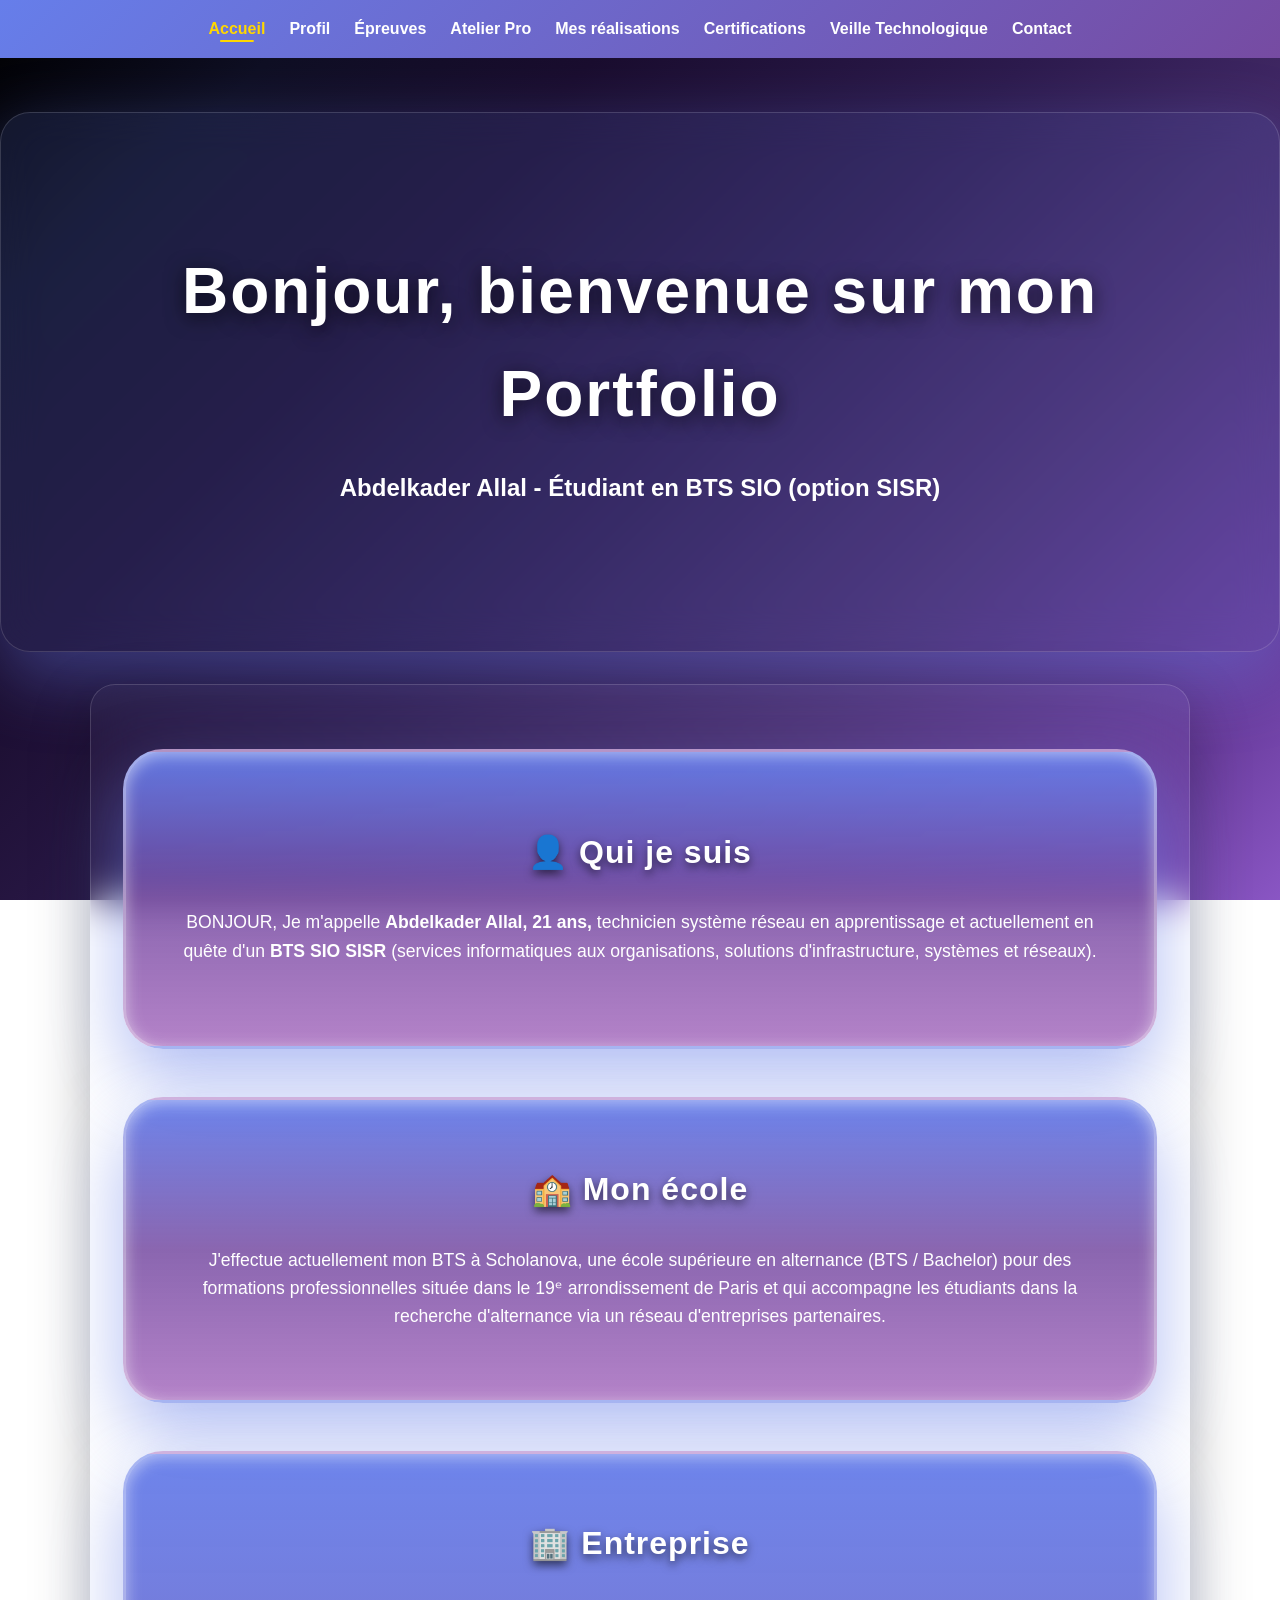
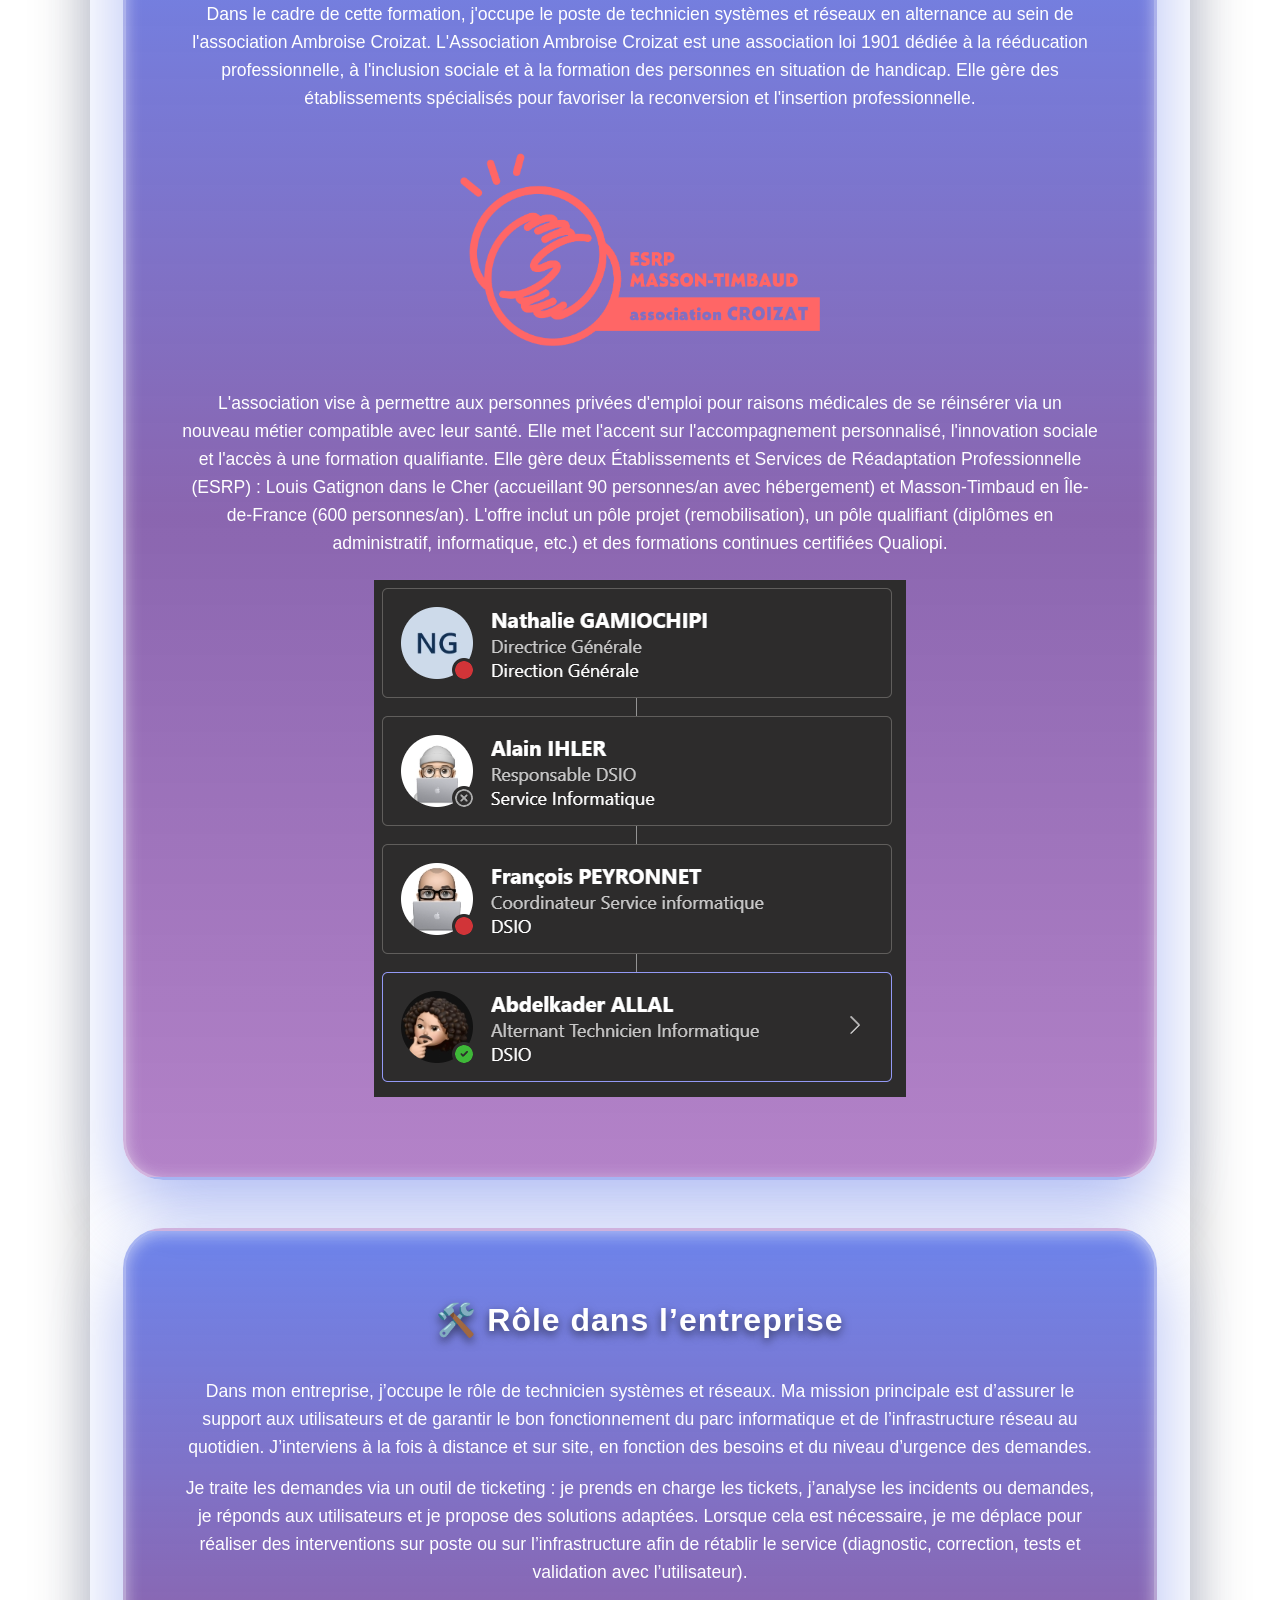
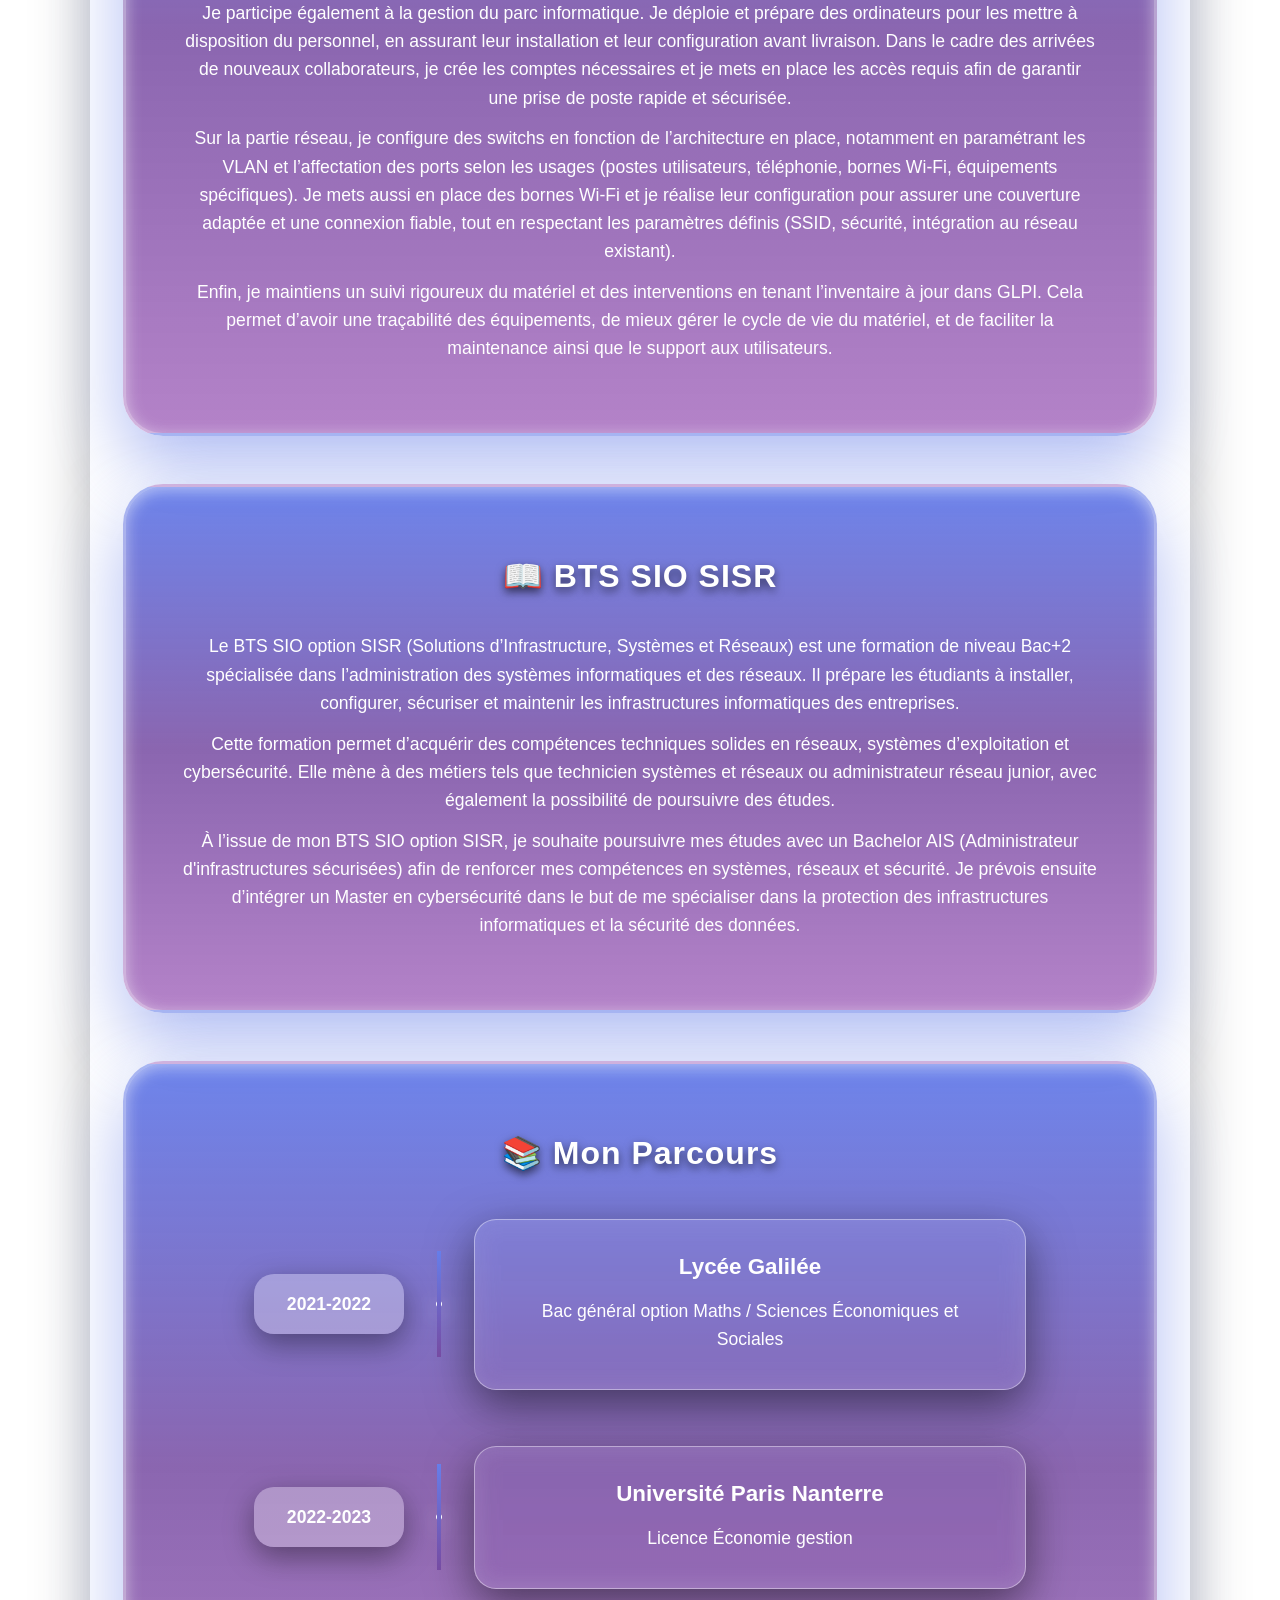
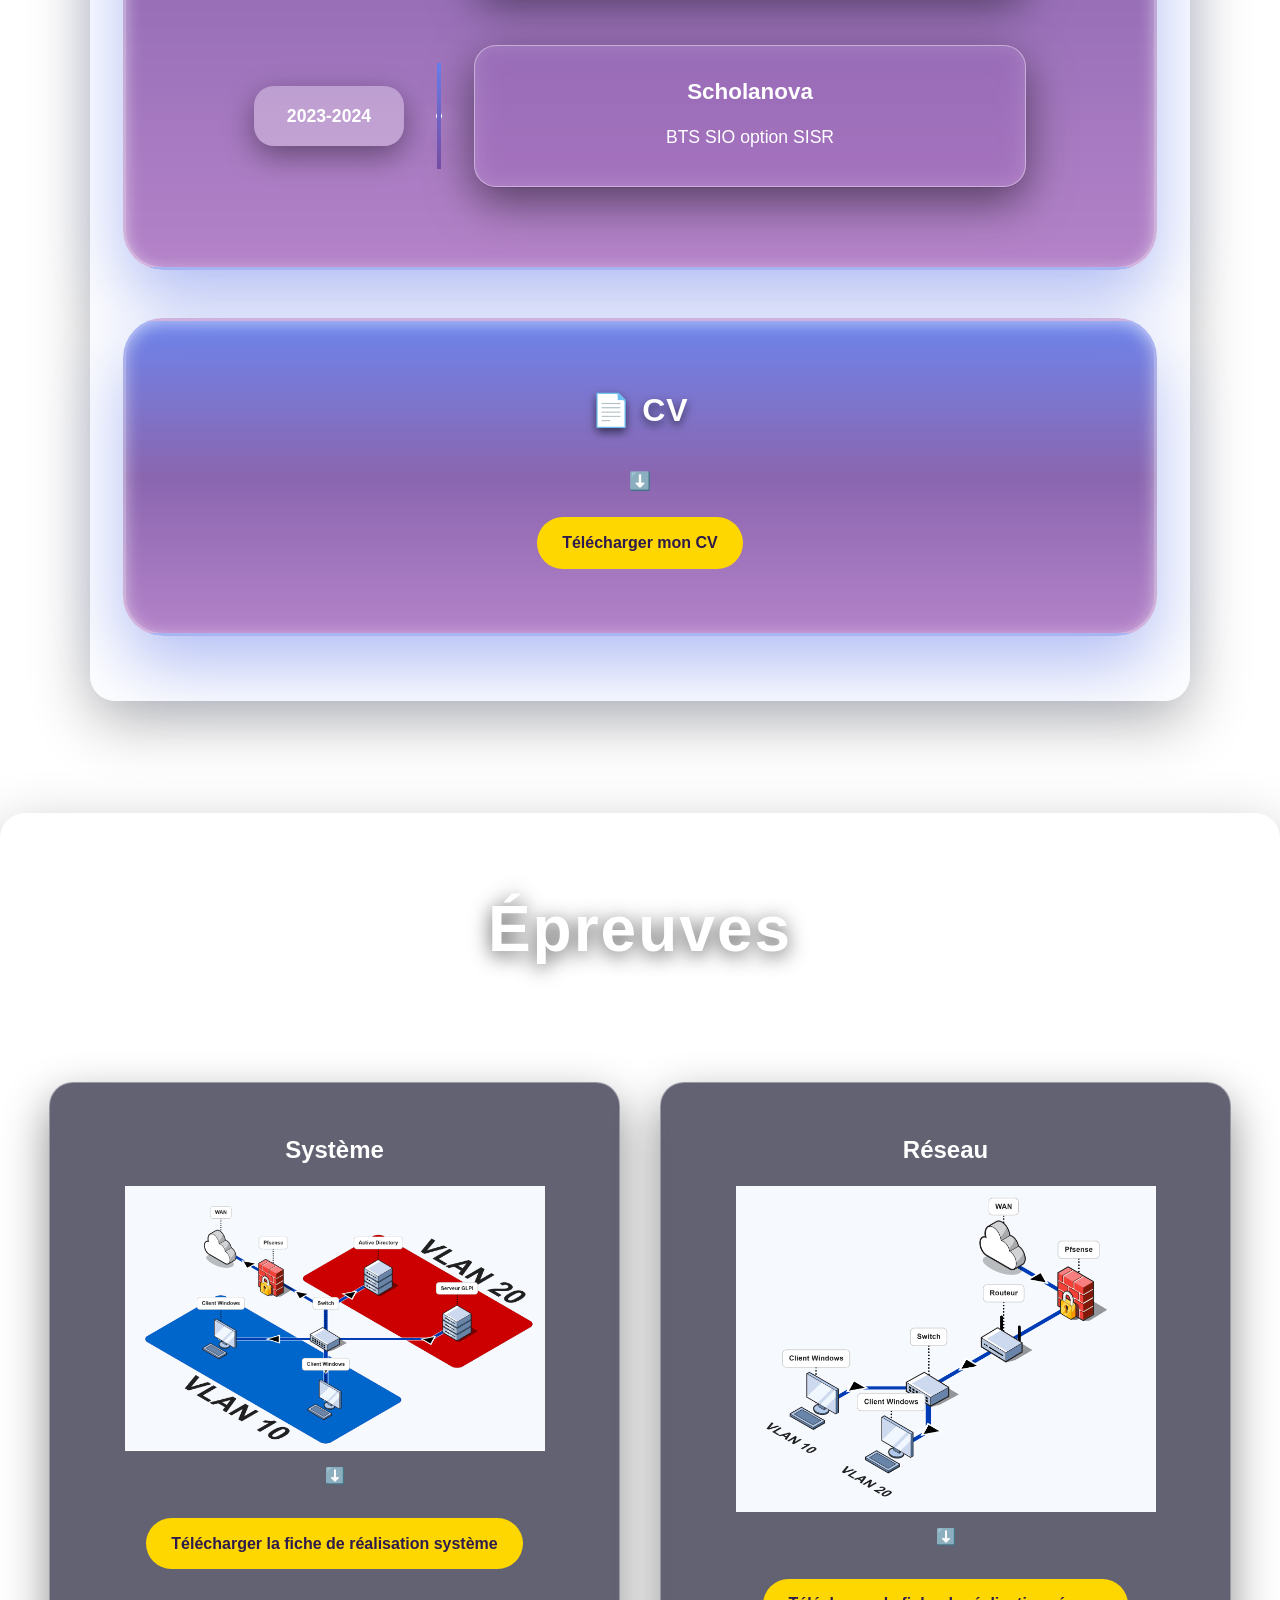
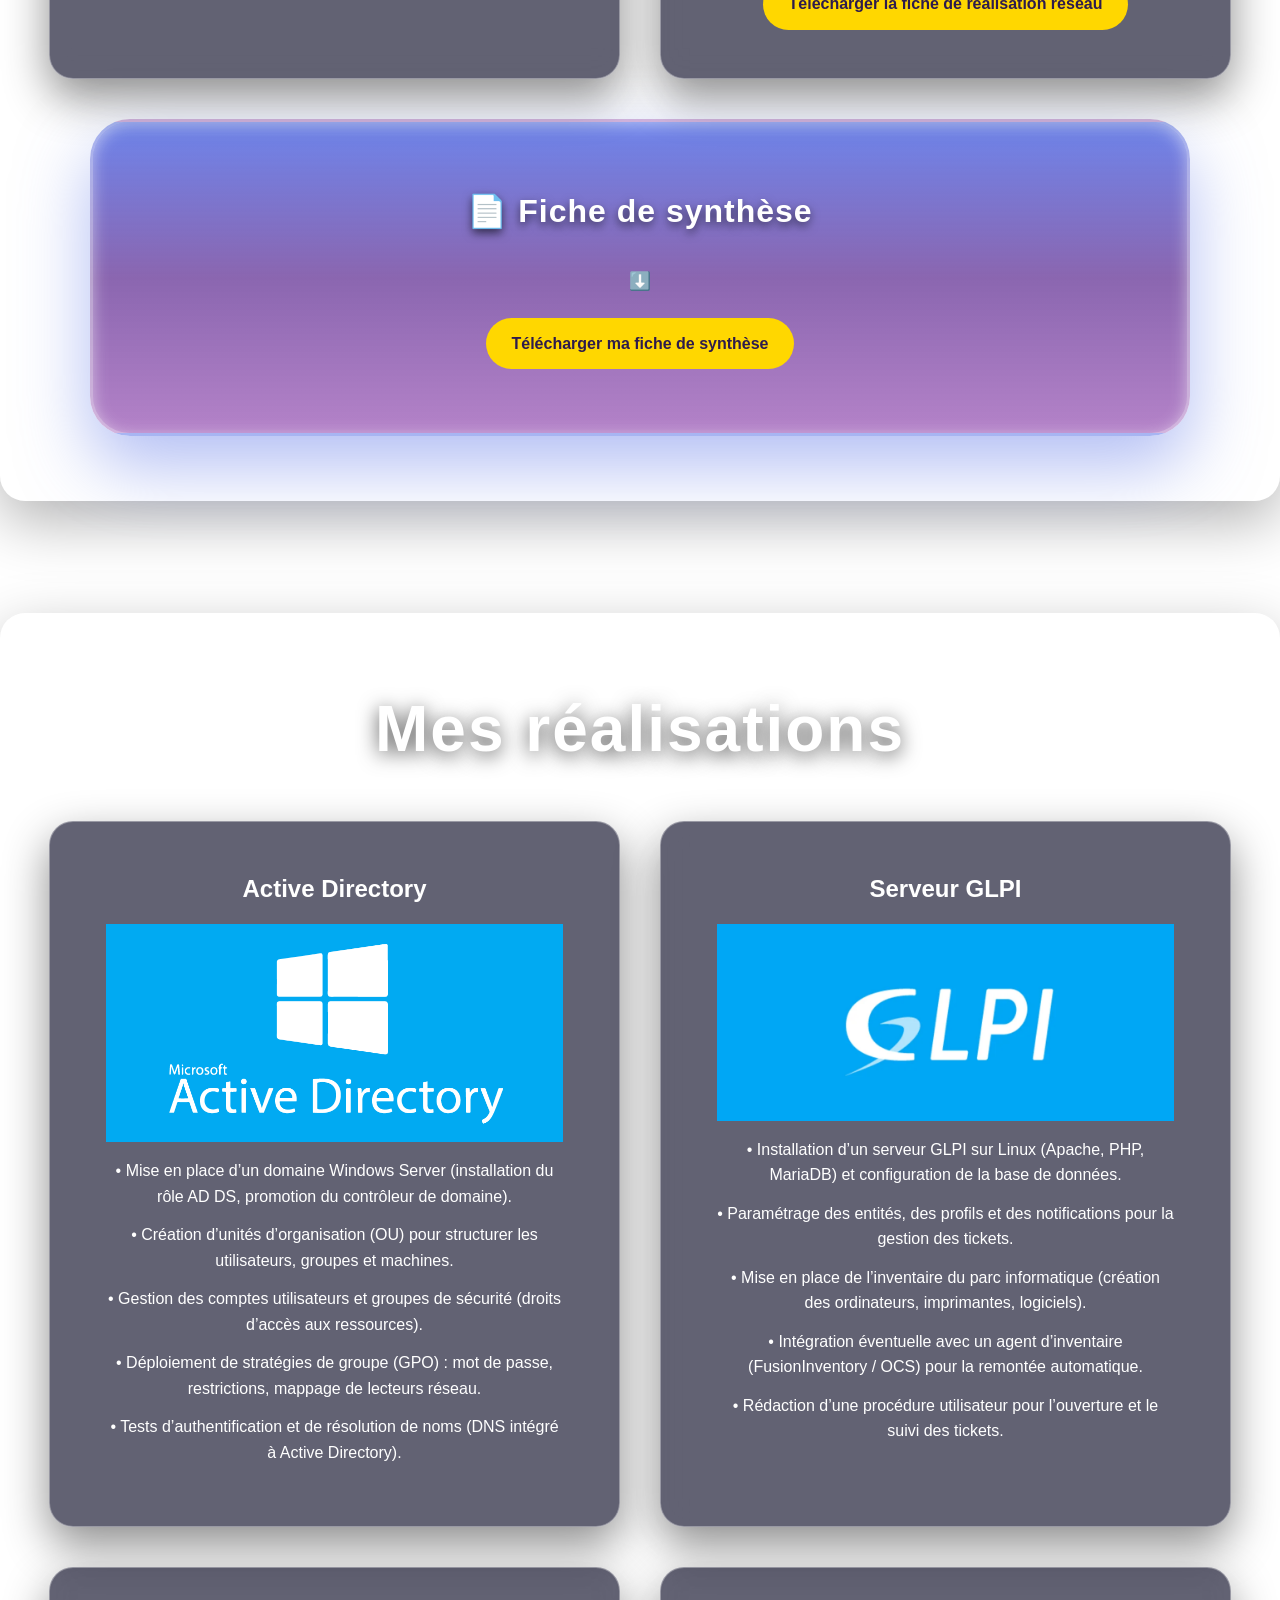
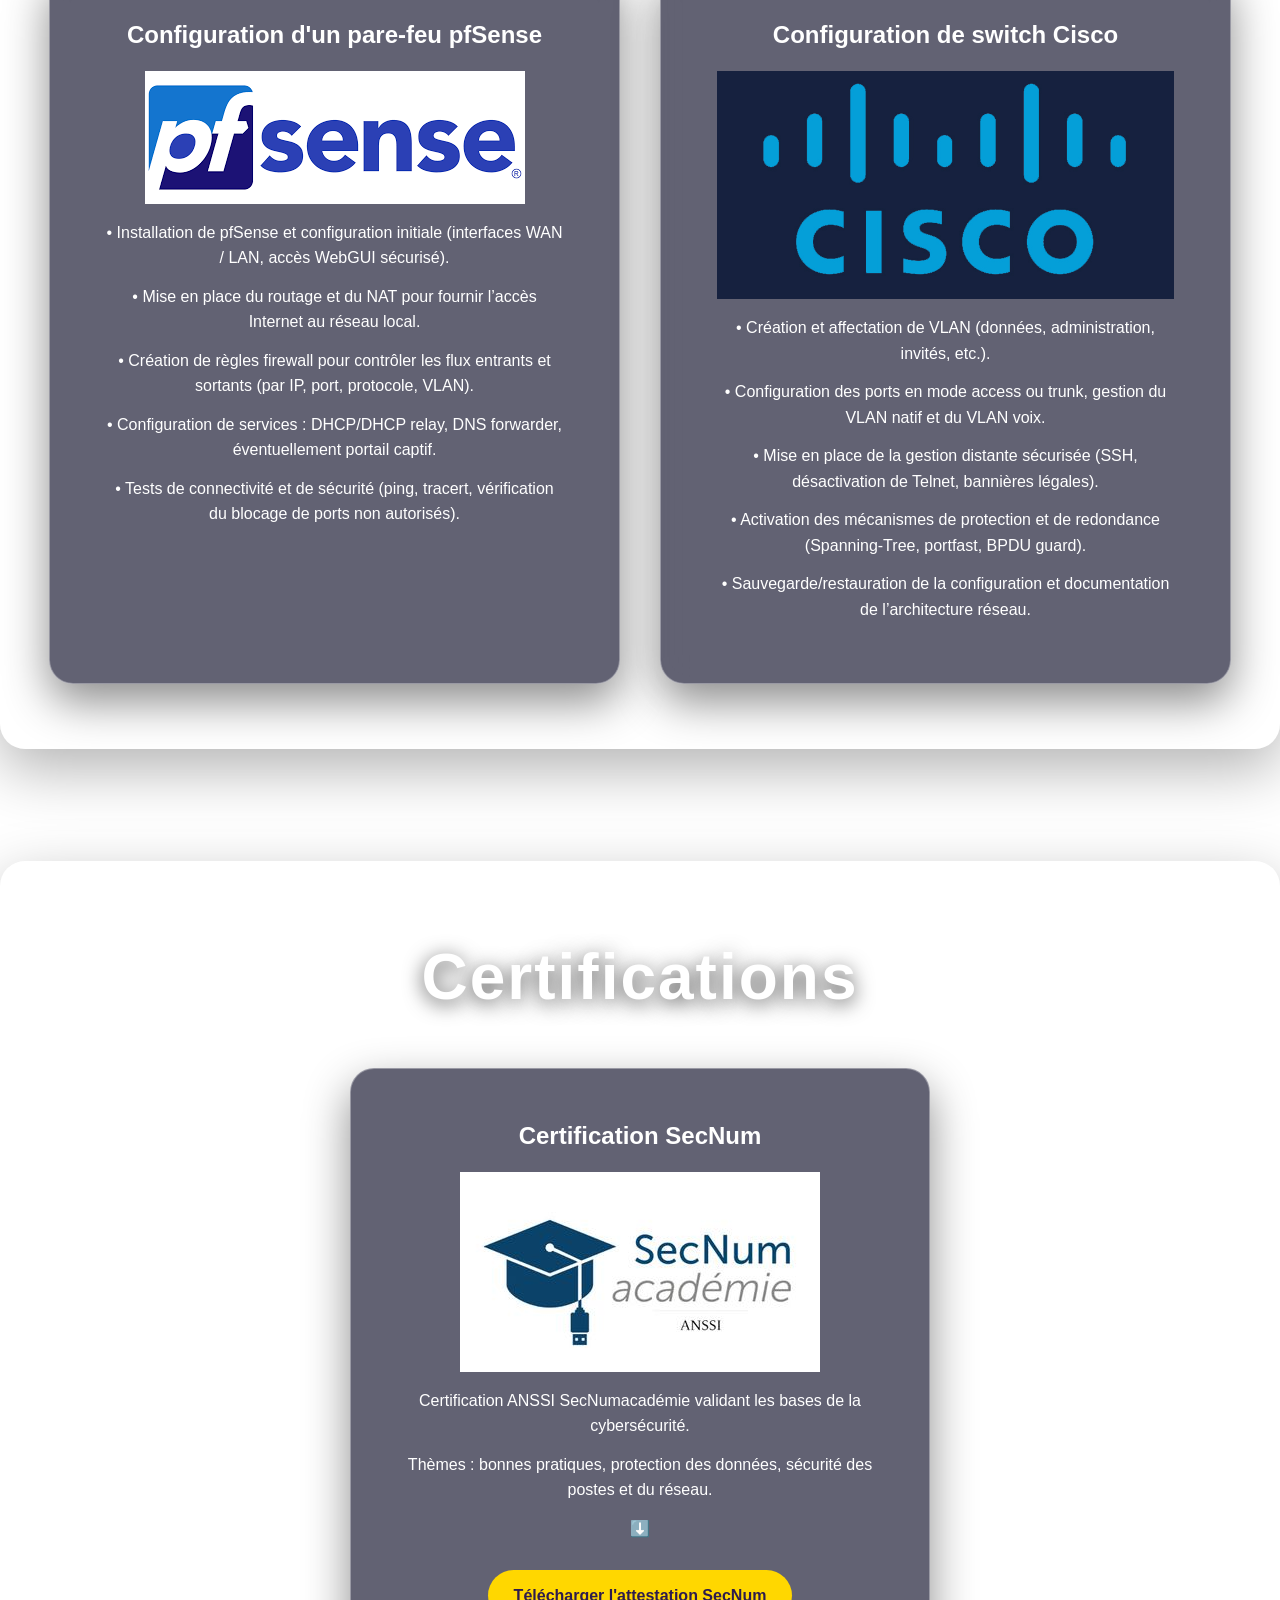
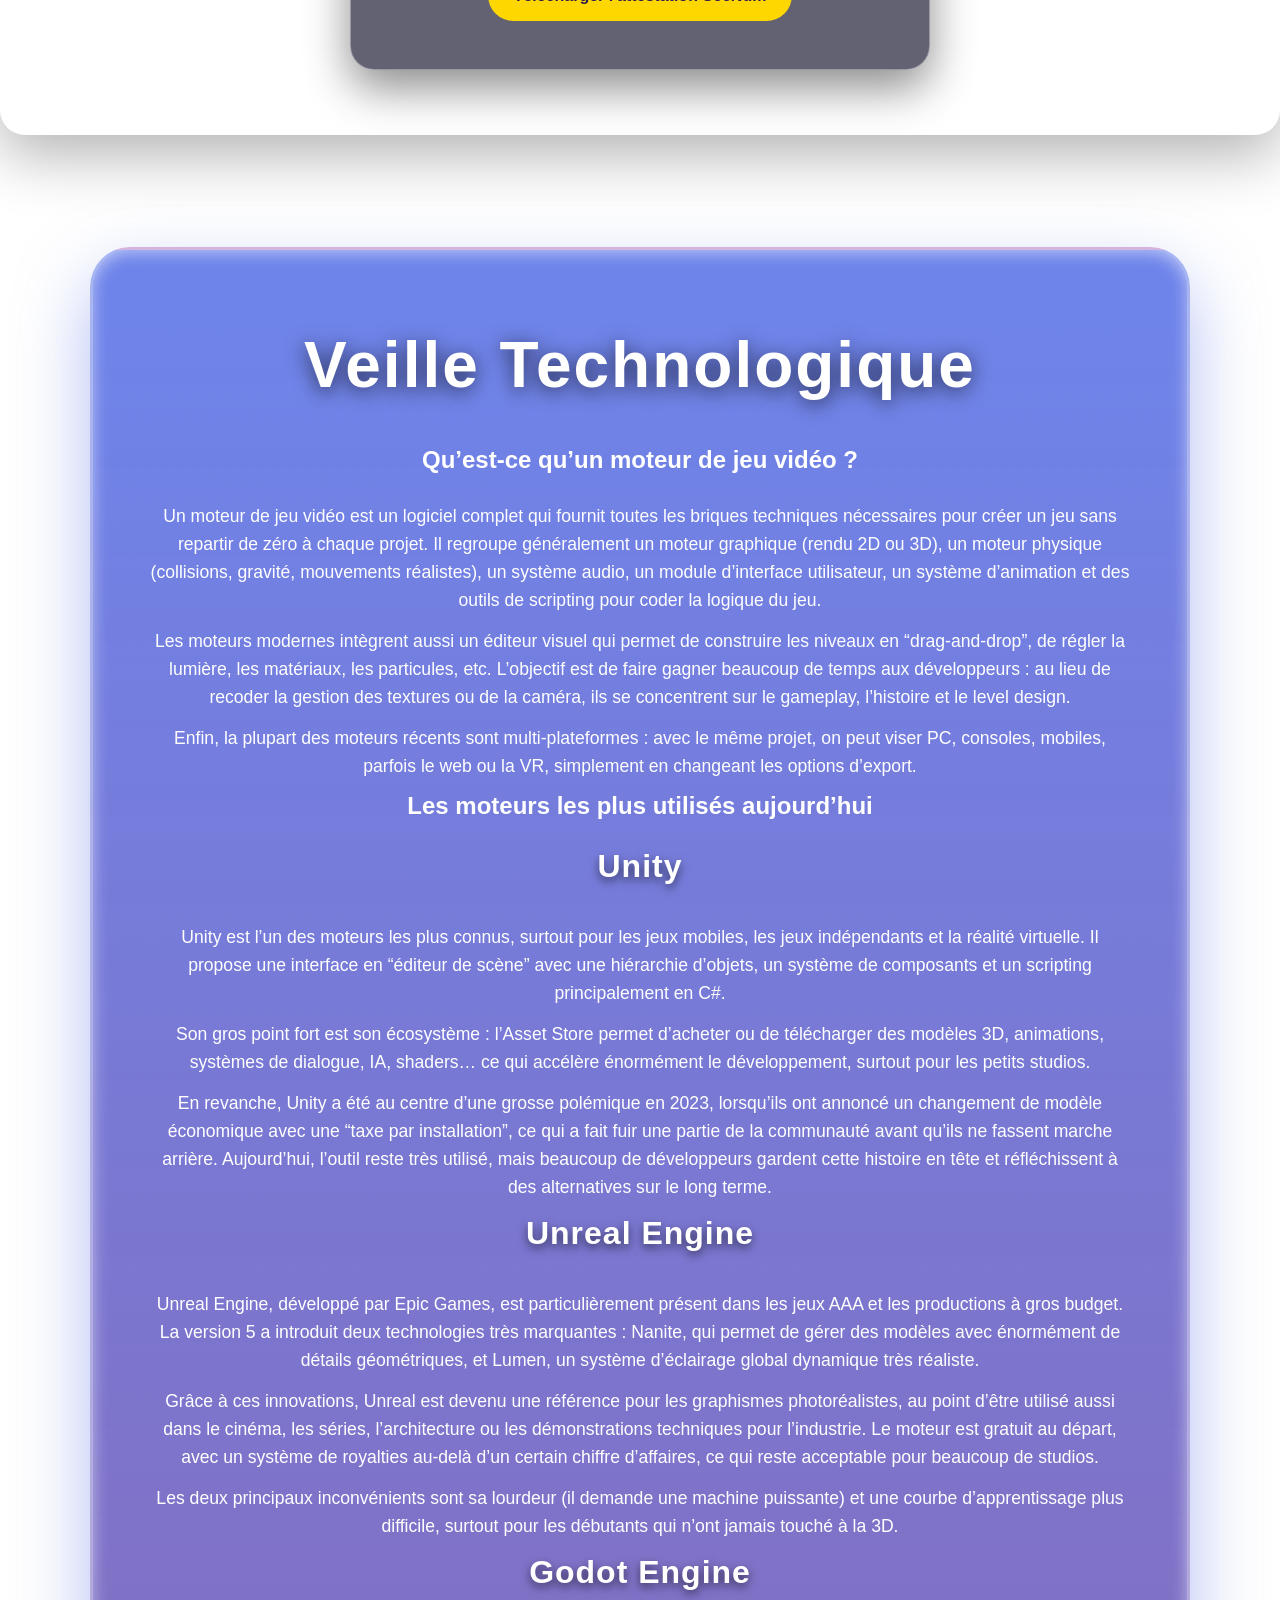
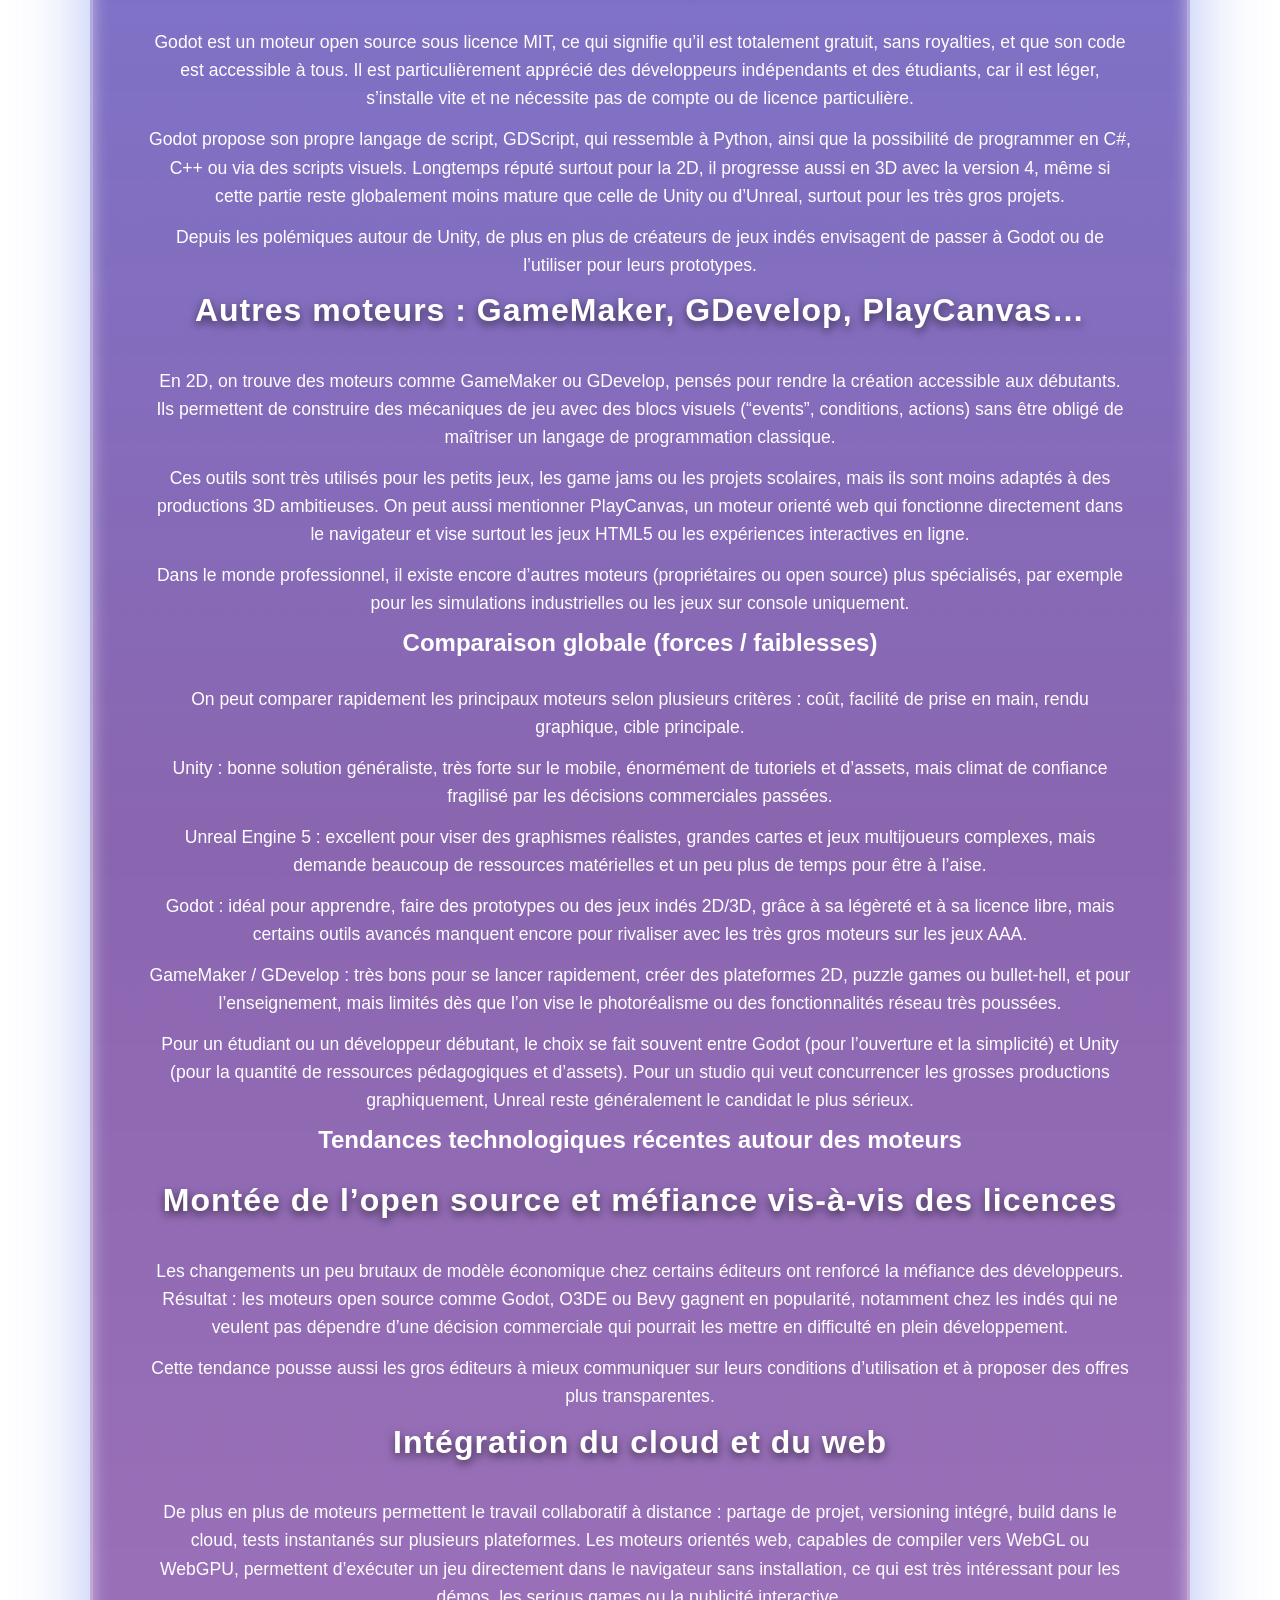
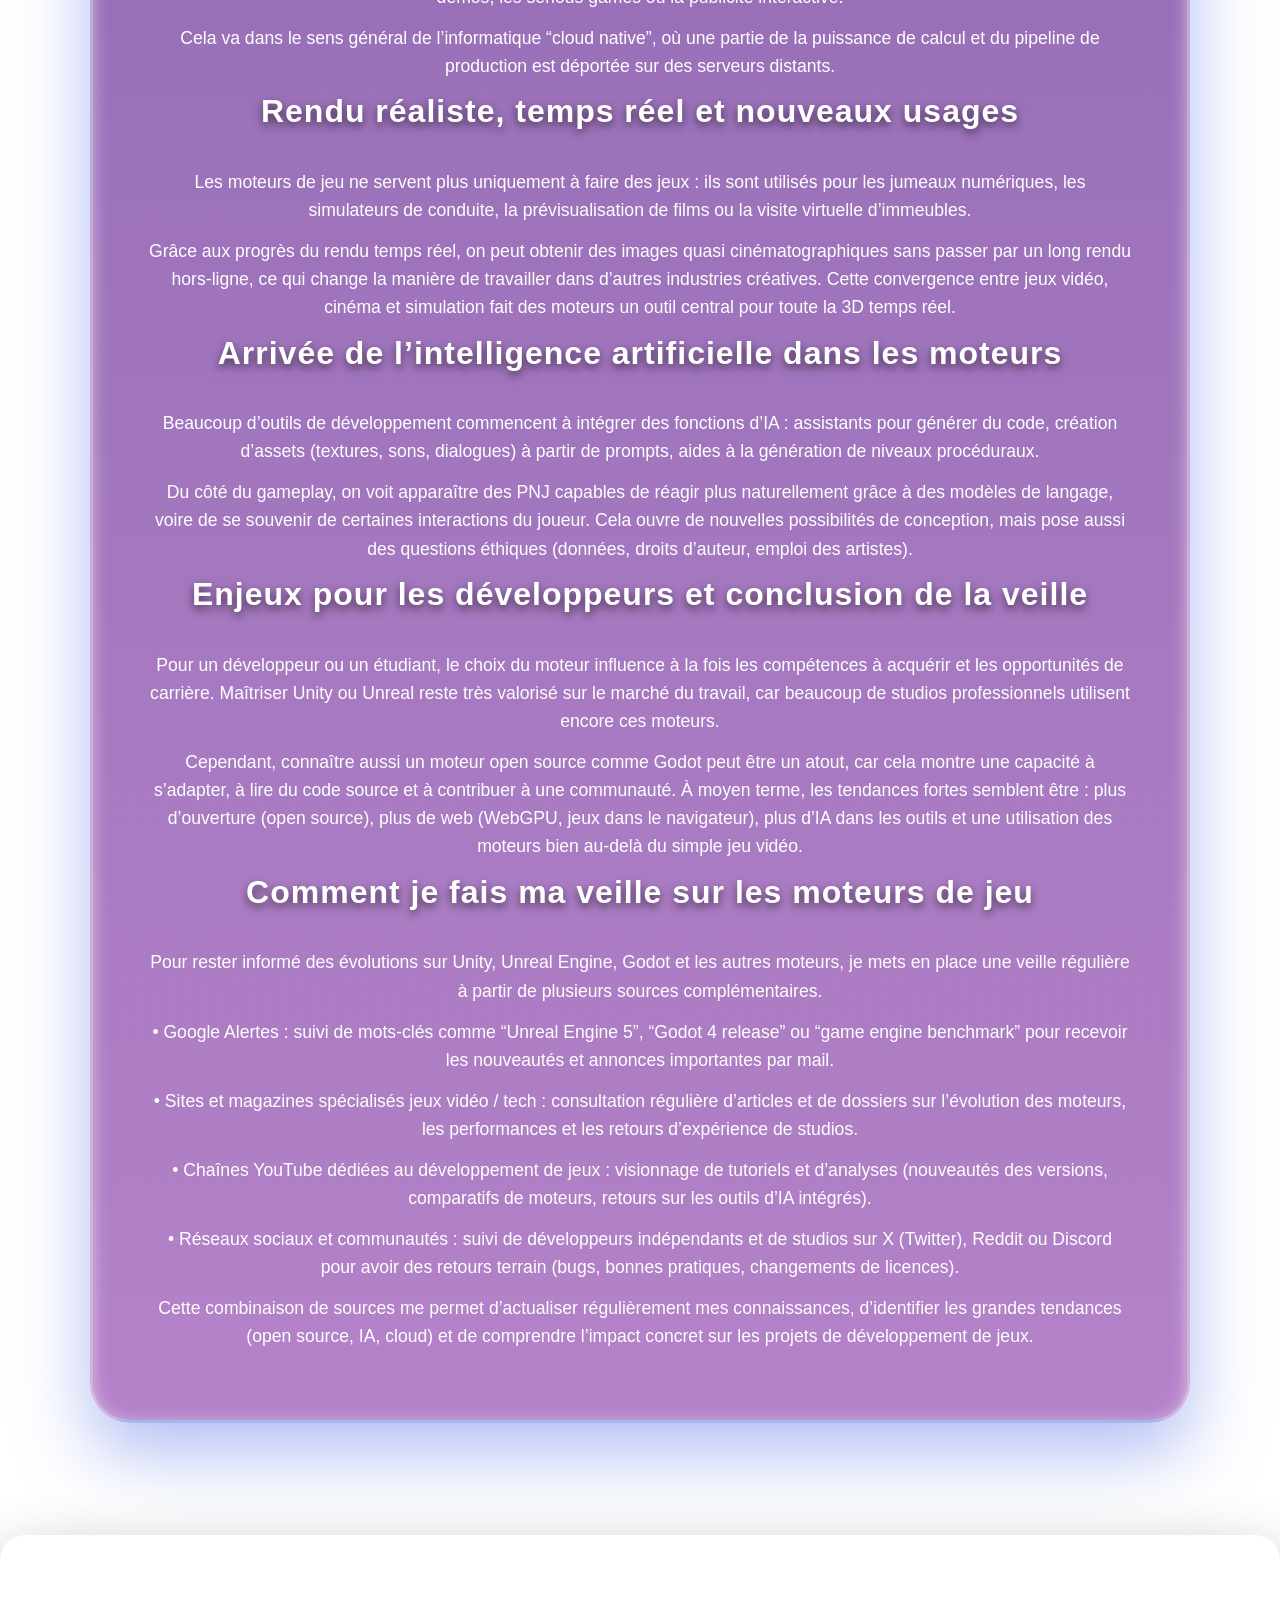
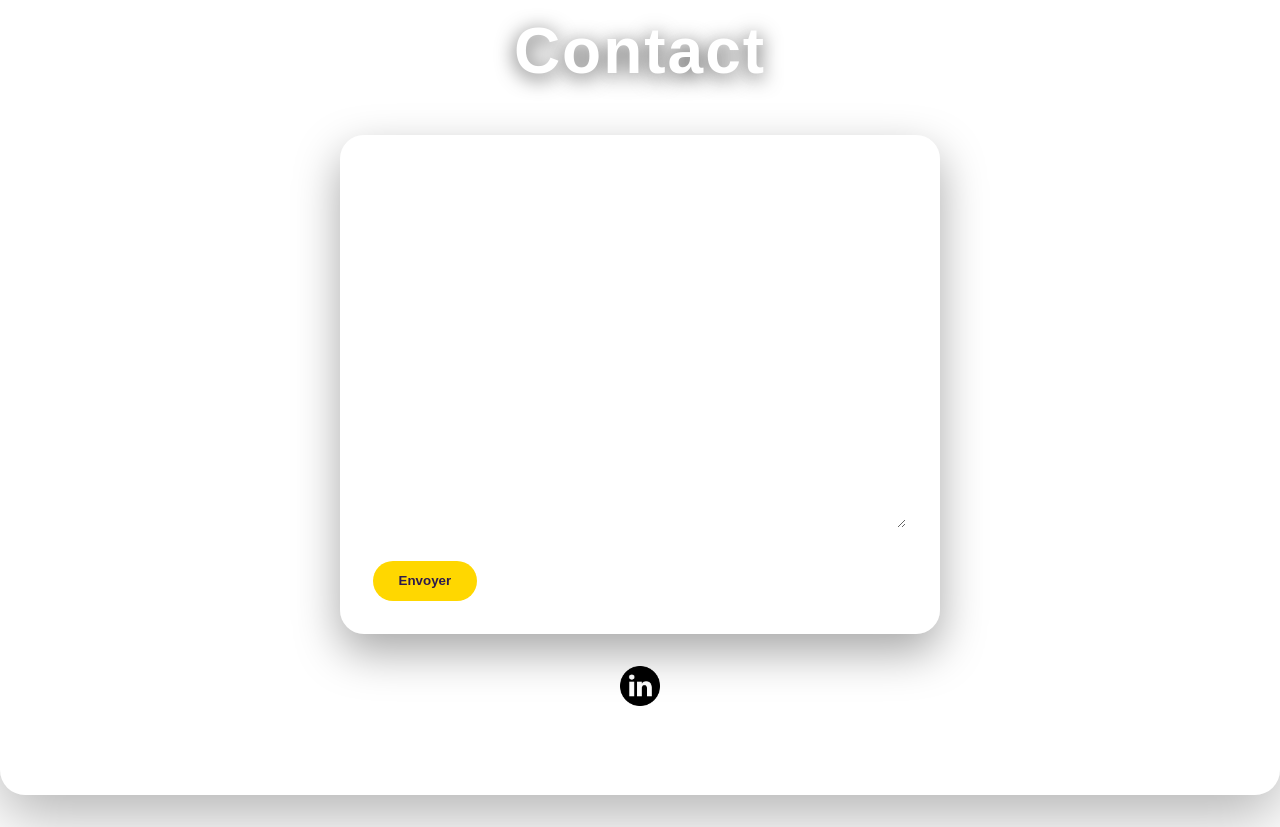
==== commit bfaf123c: "Add files via upload" ====
--- a/index.html
+++ b/index.html
@@ -199,6 +199,13 @@
       </a>
     </div>
 
+    <div class="profil-card bubble-violet">
+          <h3>📄 Fiche de synthèse</h3>
+          <p>⬇️</p>
+          <a href="IMAGES/Fiche de synthese.pdf" class="btn-cv" target="_blank">
+            Télécharger ma fiche de synthèse
+          </a>
+        </div>
   </div>
 </section>
 
@@ -479,15 +486,33 @@
 
 
     <section id="contact">
-      <h1>Contact</h1>
-      <h2>MAIL⬇️</h2>
-      <h3><strong>abdelkader.allal0492@gmail.com</strong></h3>
-      <h2>Numéro de téléphone ⬇️</h2>
-      <h3> <strong>+33 6 95 61 11 10</strong></h3>
-      <a href="https://www.linkedin.com/in/abdelkader-allal" target="_blank" class="linkedin-ico">
+  <h1>Contact</h1>
+
+  <div class="contact-container">
+   
+    <form action="https://formsubmit.co/abdelkader.allal0492@gmail.com" method="POST" class="contact-form">
+      <input type="hidden" name="_subject" value="Nouveau message depuis le portfolio">
+      <input type="hidden" name="_captcha" value="false">
+      <input type="hidden" name="_template" value="table">
+
+      <label for="nom">Votre nom</label>
+      <input type="text" id="nom" name="name" placeholder="Entrez votre nom" required>
+
+      <label for="email">Votre email</label>
+      <input type="email" id="email" name="email" placeholder="Entrez votre email" required>
+
+      <label for="message">Votre message</label>
+      <textarea id="message" name="message" rows="6" placeholder="Écrivez votre message" required></textarea>
+
+      <button type="submit" class="btn-cv">Envoyer</button>
+    </form>
+  </div>
+   <a href="https://www.linkedin.com/in/abdelkader-allal" target="_blank" rel="noopener noreferrer" class="linkedin-ico">
         <img src="IMAGES/linkedin.png" alt="Profil LinkedIn de Abdelkader Allal" class="linkedin-img">
       </a>
-    </section>
+    </div>
+
+</section>
 
   </main>
 
--- a/style.css
+++ b/style.css
@@ -385,3 +385,58 @@
 .maquette-img:hover {
   transform: scale(1.3);  
 }
+.contact-container {
+  display: flex;
+  justify-content: center;
+  align-items: center;
+  margin-top: 2rem;
+}
+
+.contact-form {
+  width: 100%;
+  max-width: 600px;
+  background: rgba(255, 255, 255, 0.10);
+  border: 1px solid rgba(255, 255, 255, 0.20);
+  border-radius: 24px;
+  padding: 2rem;
+  box-shadow: 0 18px 45px rgba(0, 0, 0, 0.35);
+  backdrop-filter: blur(12px);
+  text-align: left;
+  margin: 0 auto;
+}
+
+.contact-form label {
+  display: block;
+  margin-bottom: 0.5rem;
+  margin-top: 1rem;
+  font-weight: 700;
+  color: #ffffff;
+}
+
+.contact-form input,
+.contact-form textarea {
+  width: 100%;
+  padding: 0.9rem 1rem;
+  border-radius: 14px;
+  border: 1px solid rgba(255, 255, 255, 0.20);
+  background: rgba(255, 255, 255, 0.08);
+  color: #ffffff;
+  outline: none;
+}
+
+.contact-form input::placeholder,
+.contact-form textarea::placeholder {
+  color: rgba(255, 255, 255, 0.70);
+}
+
+.contact-form input:focus,
+.contact-form textarea:focus {
+  border-color: #ffd700;
+  box-shadow: 0 0 0 3px rgba(255, 215, 0, 0.15);
+}
+
+.contact-form .btn-cv {
+  margin-top: 1.5rem;
+  border: none;
+  cursor: pointer;
+}
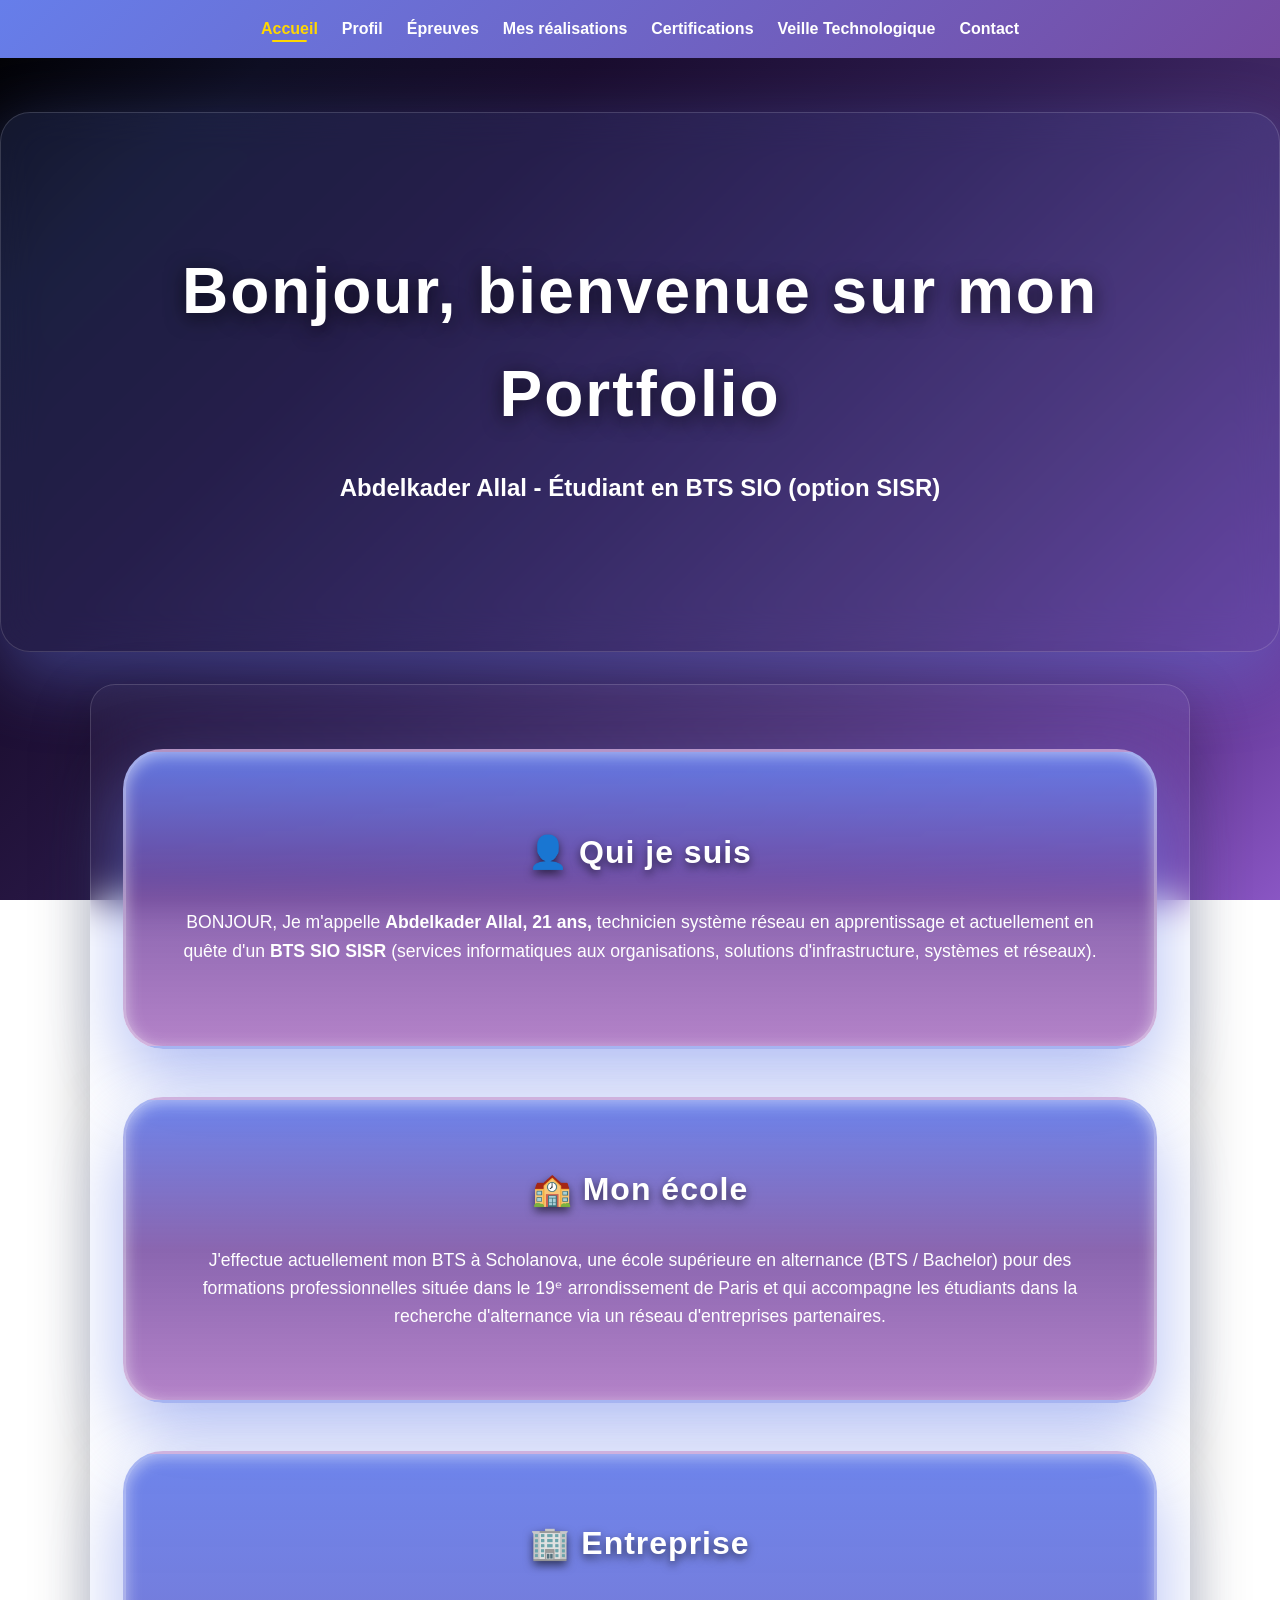
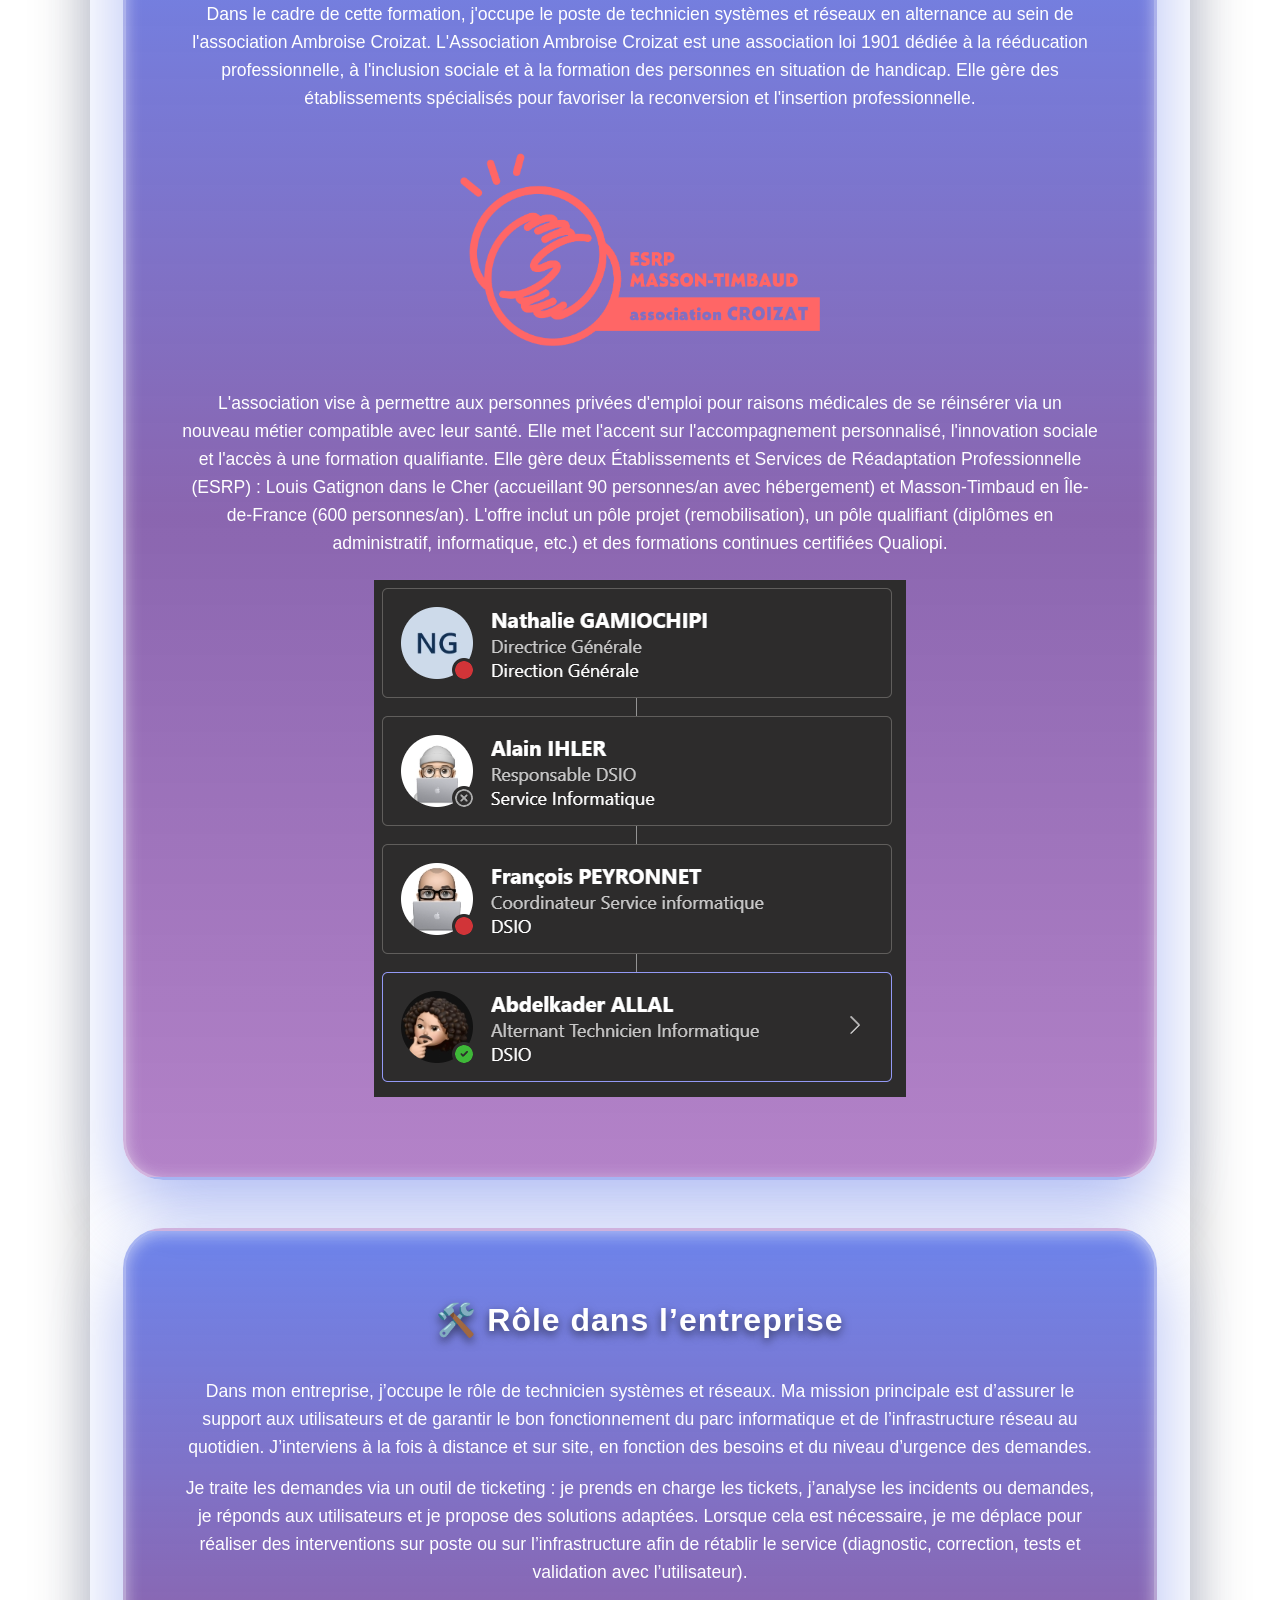
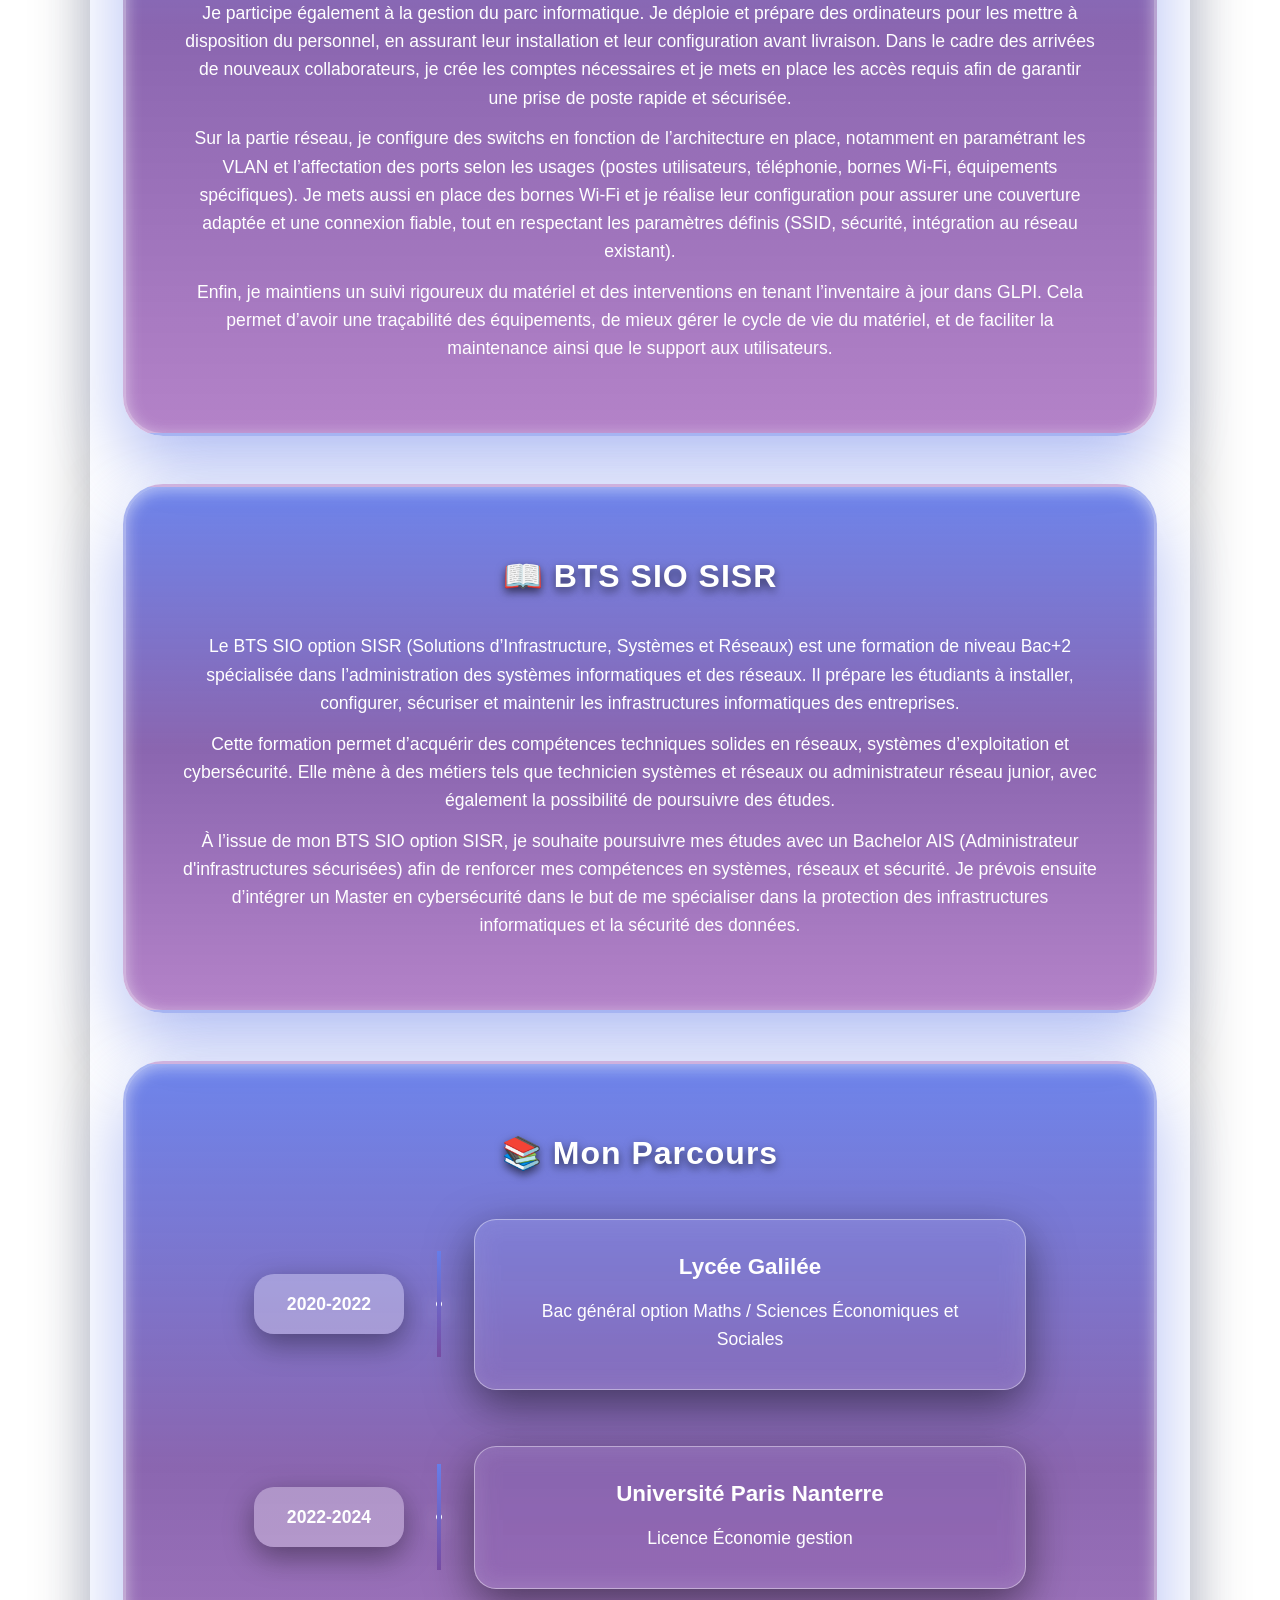
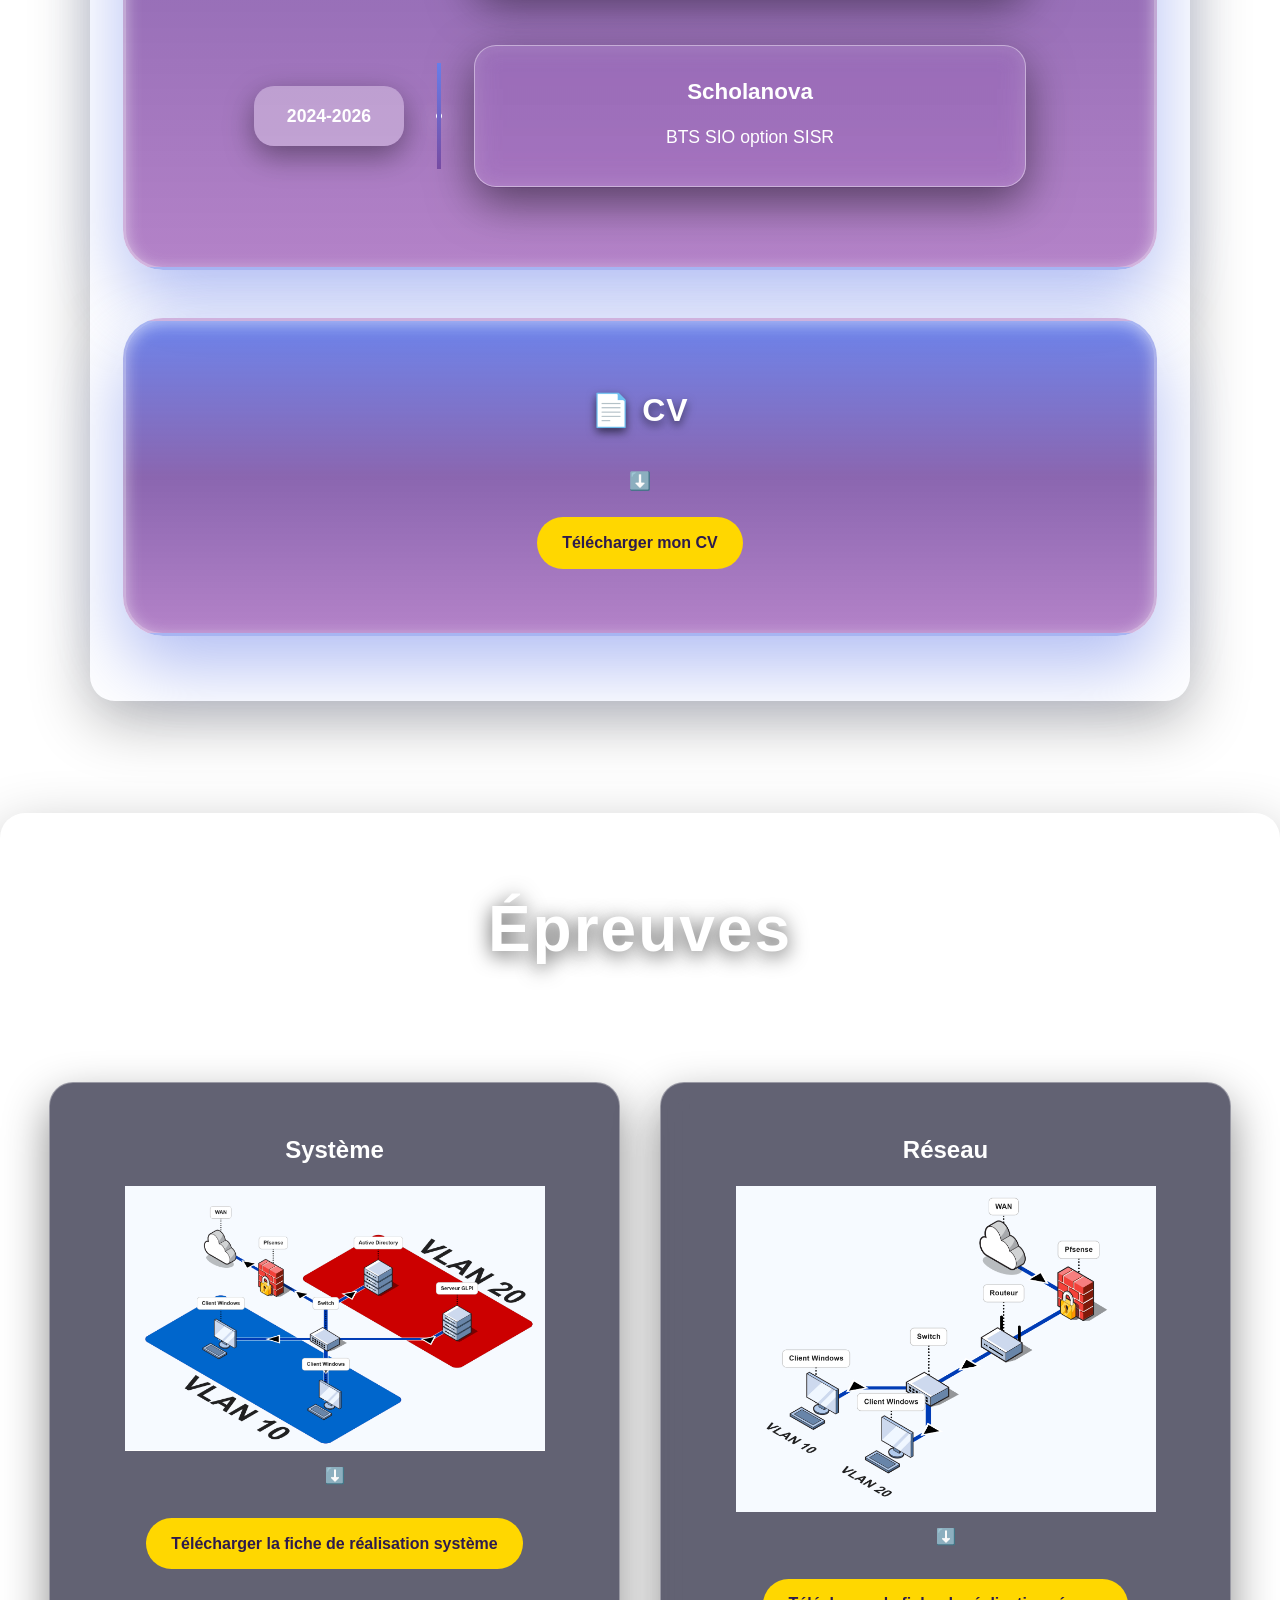
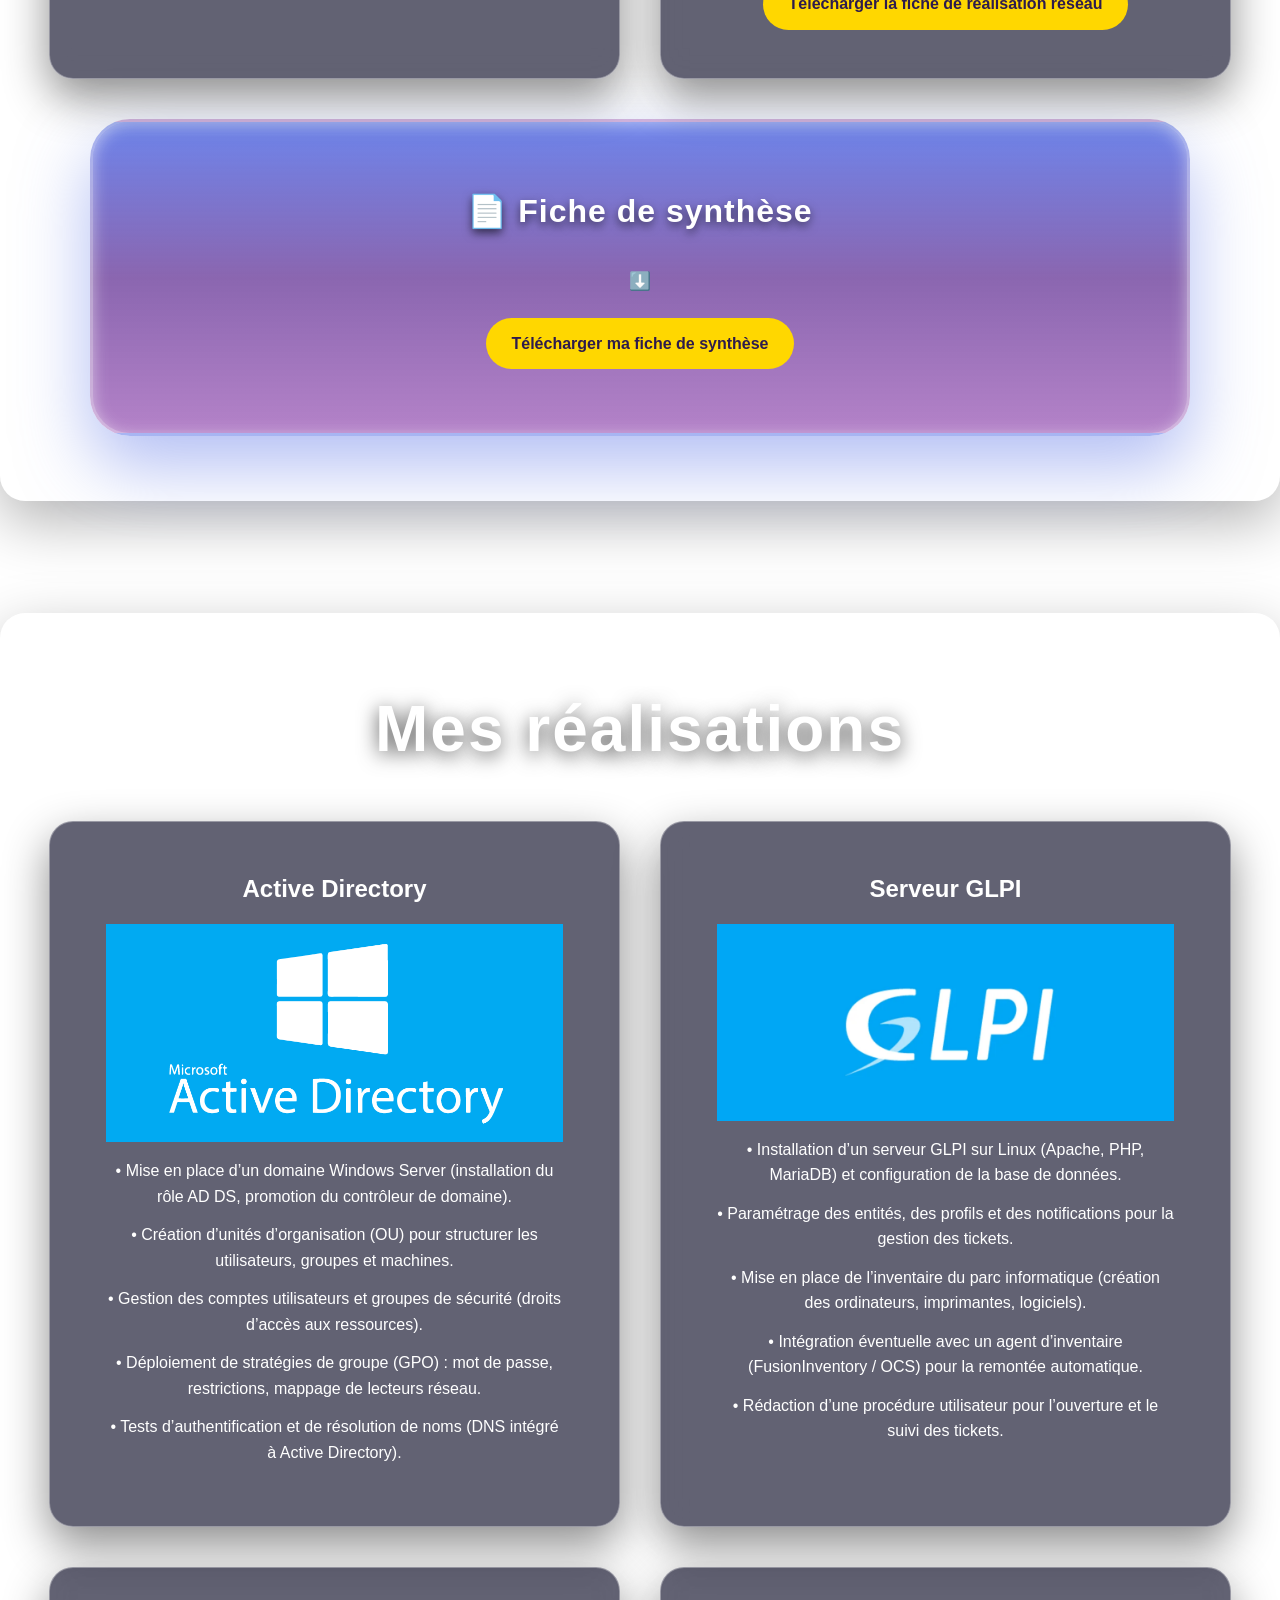
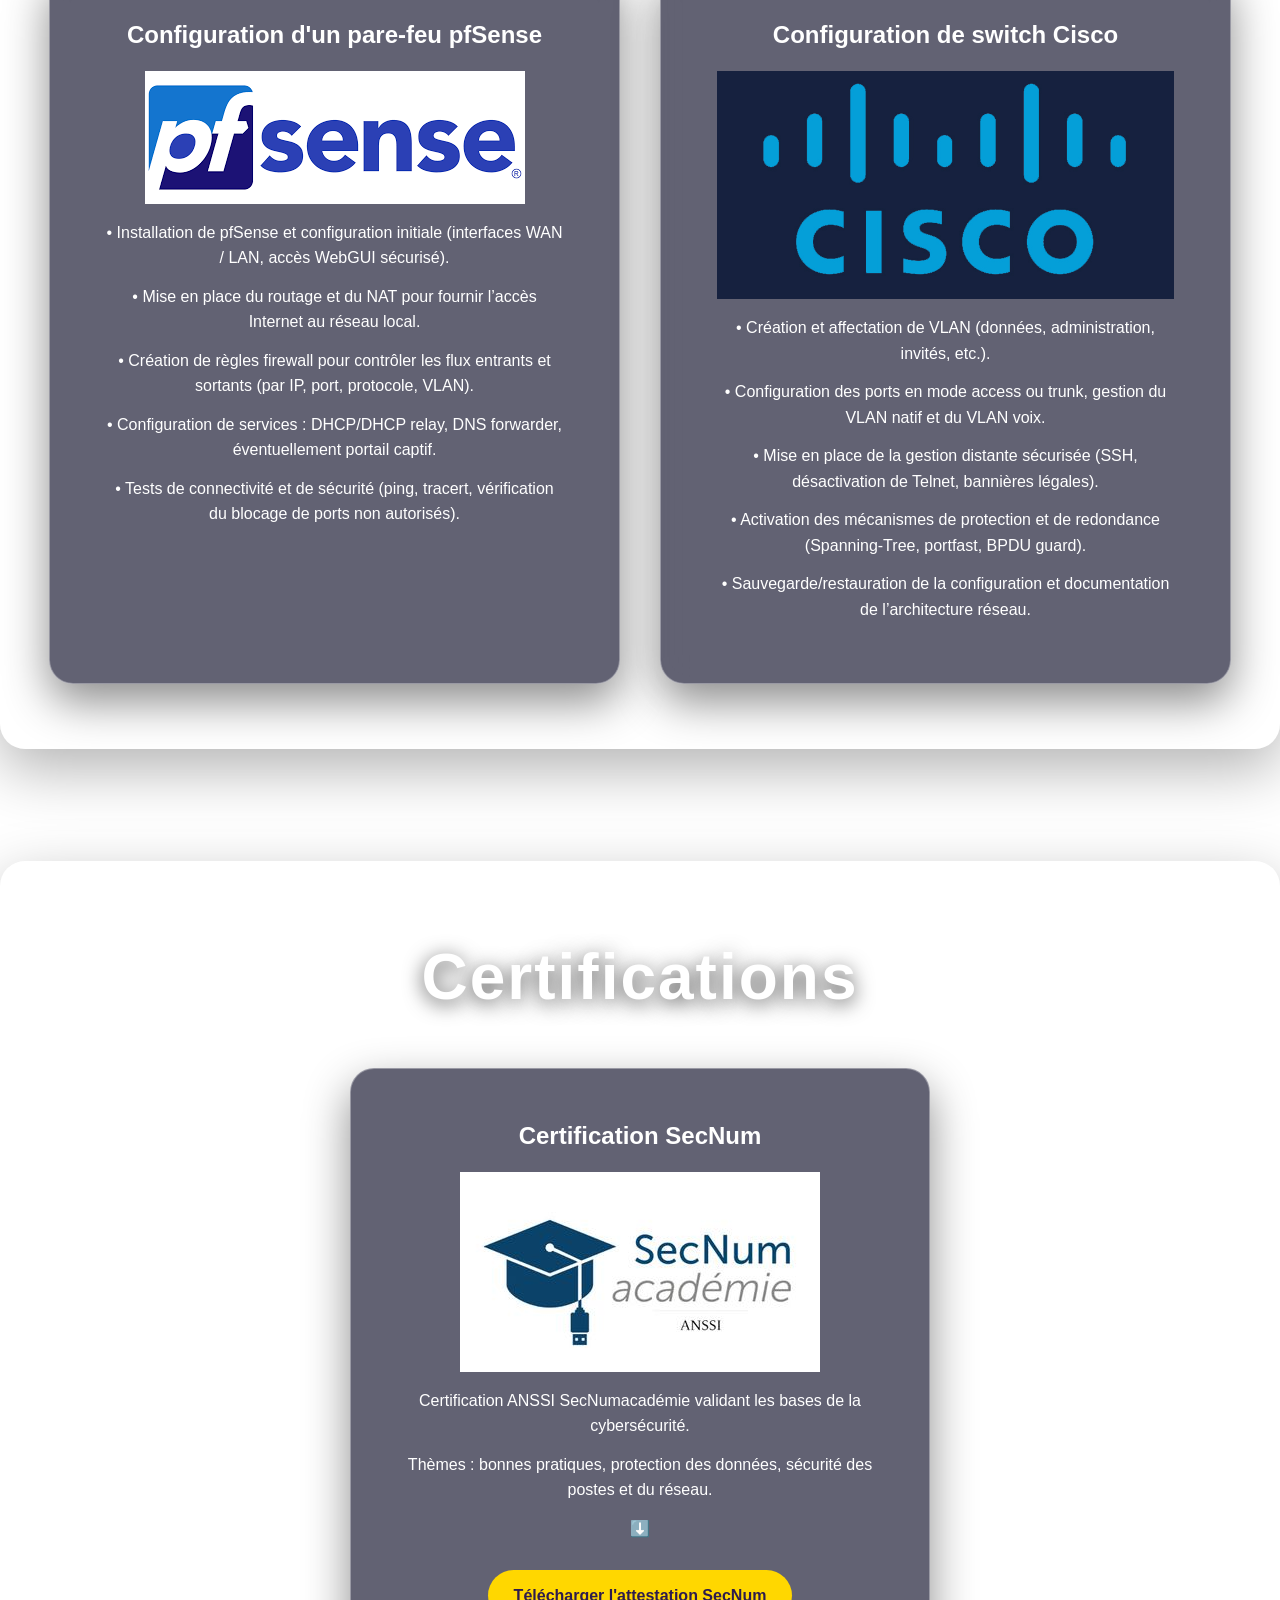
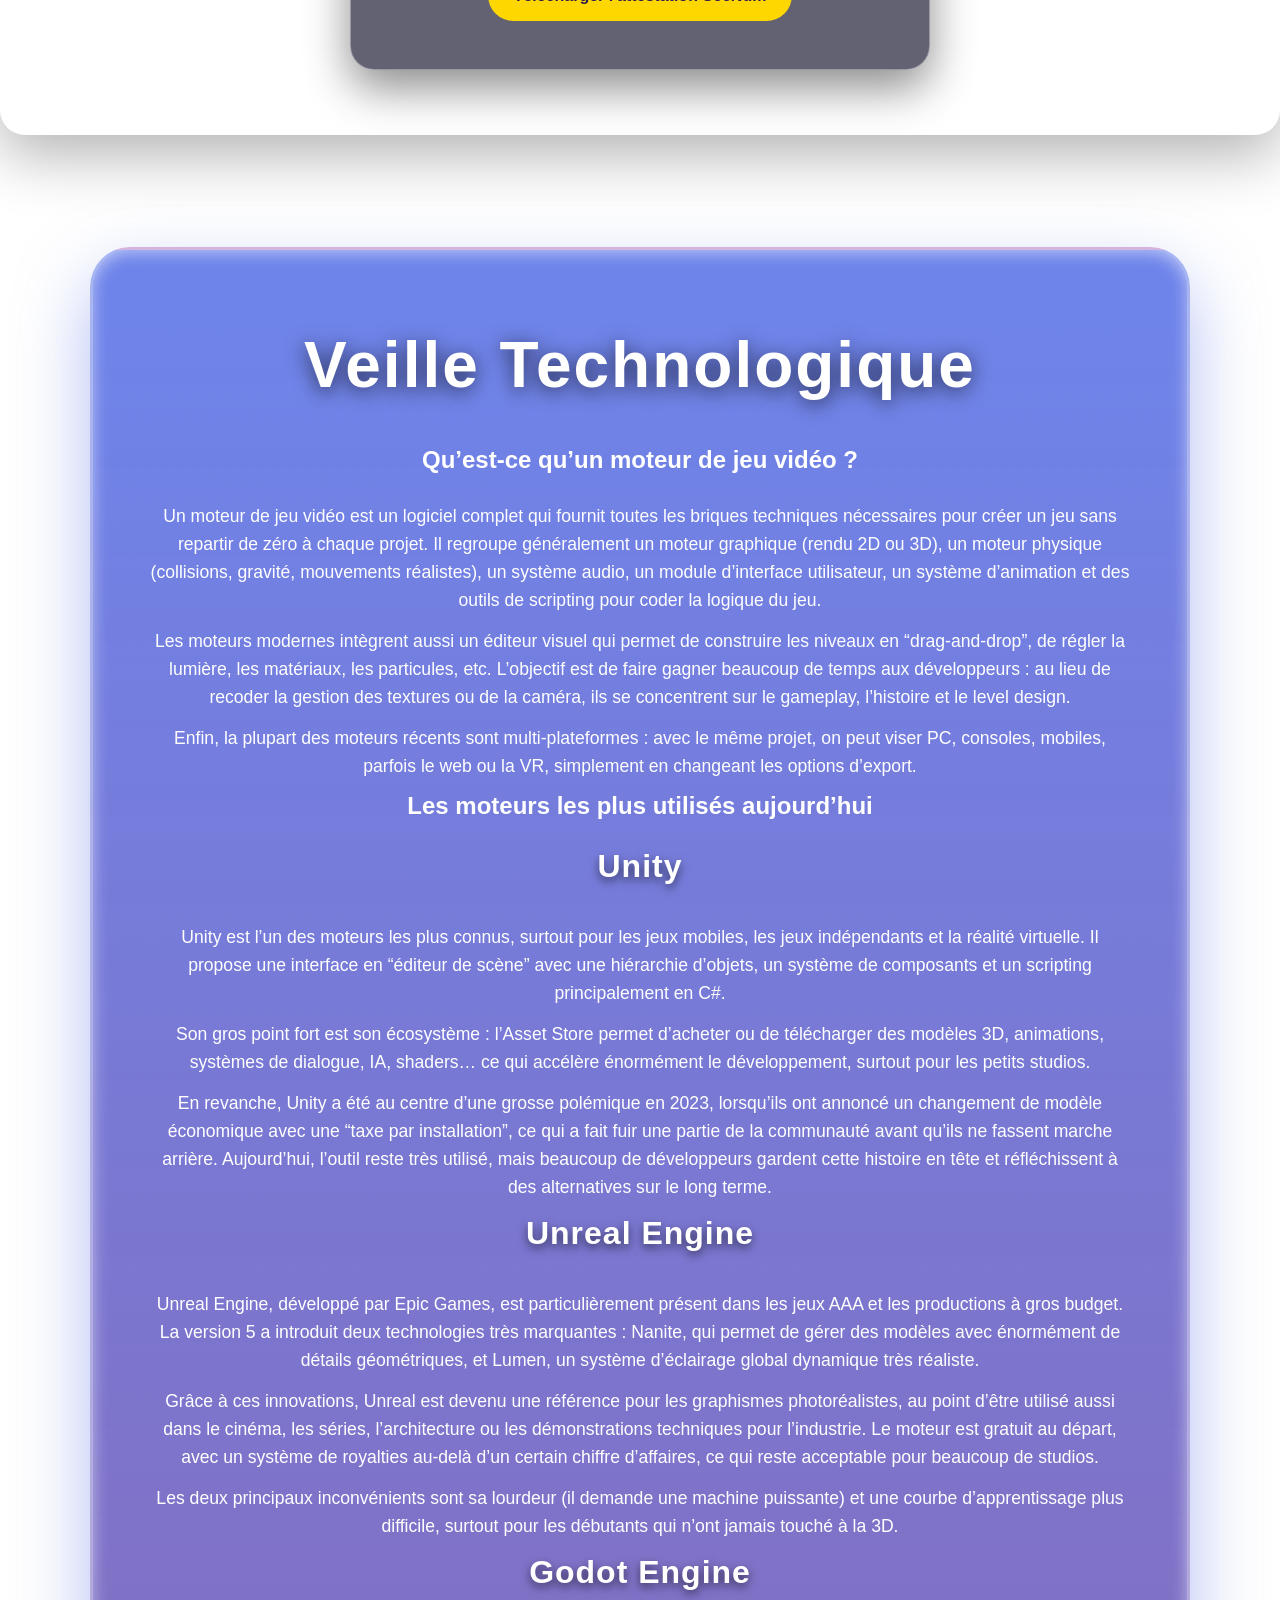
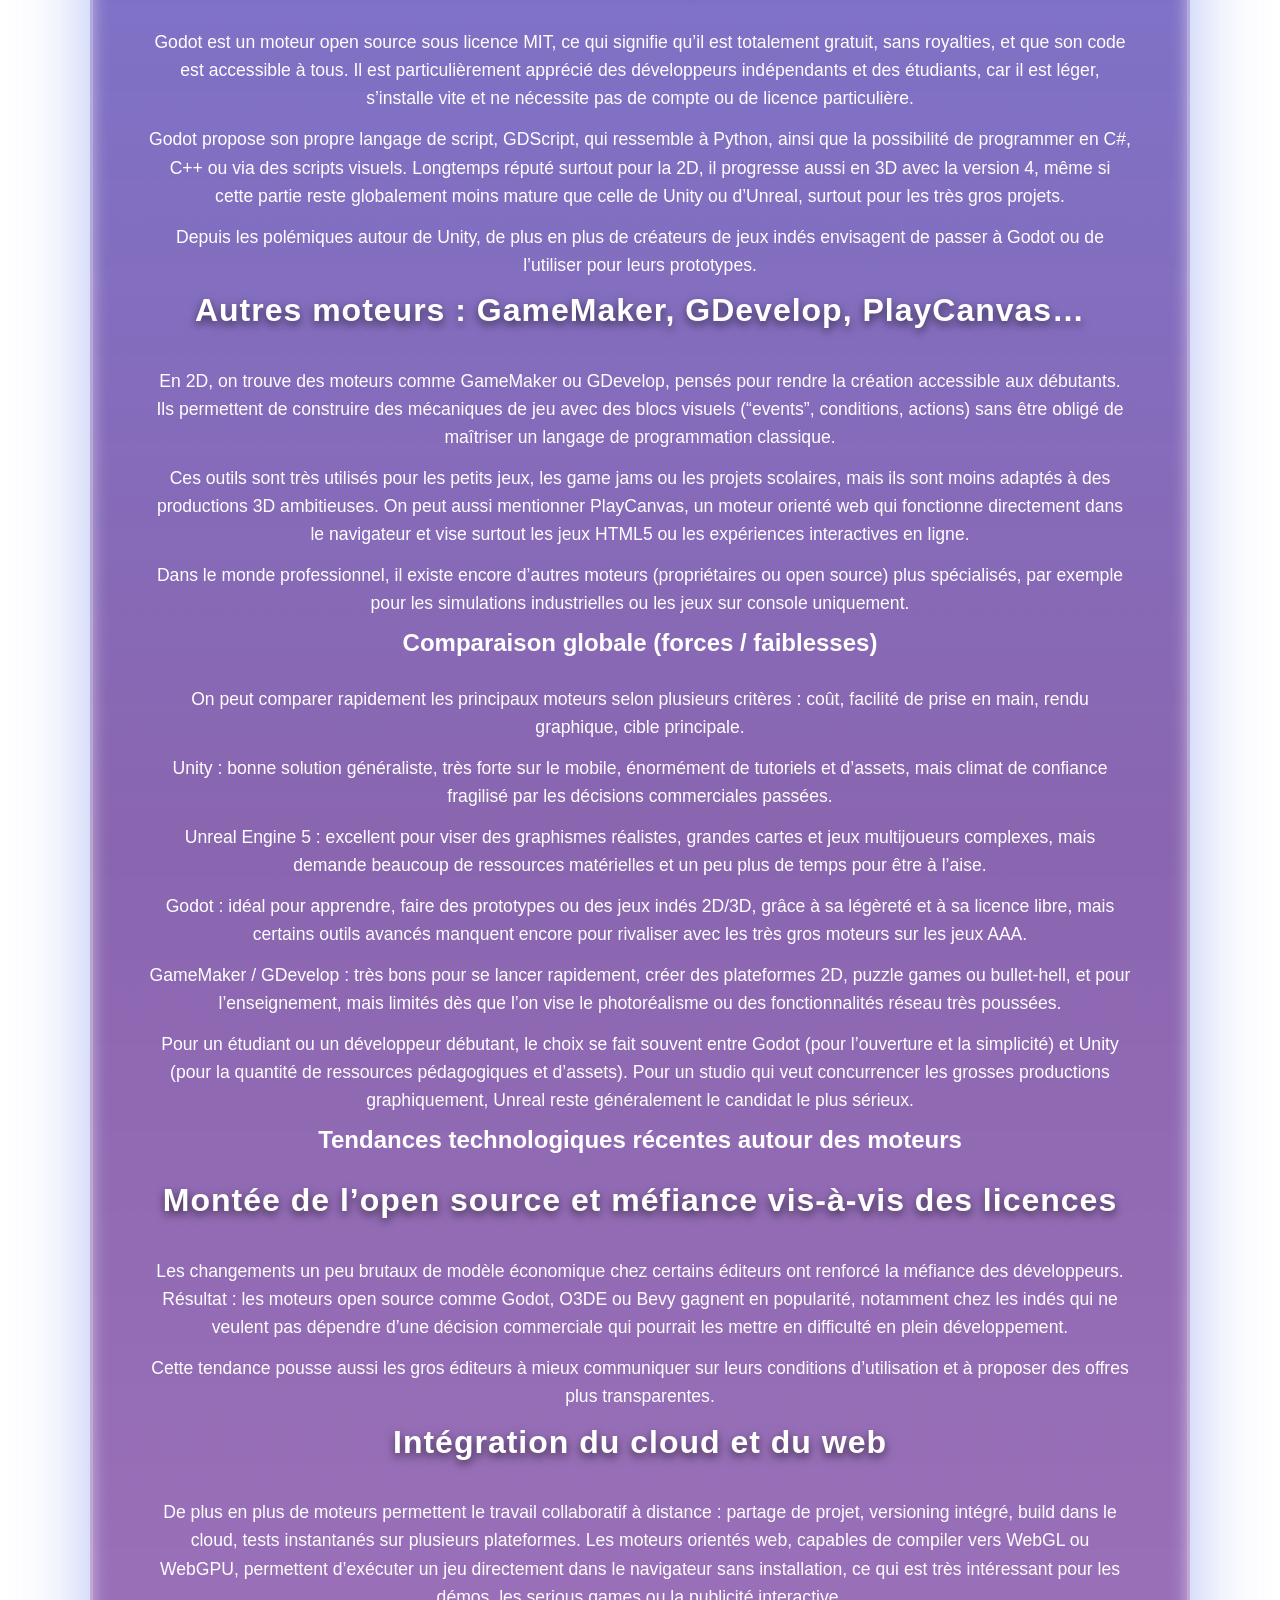
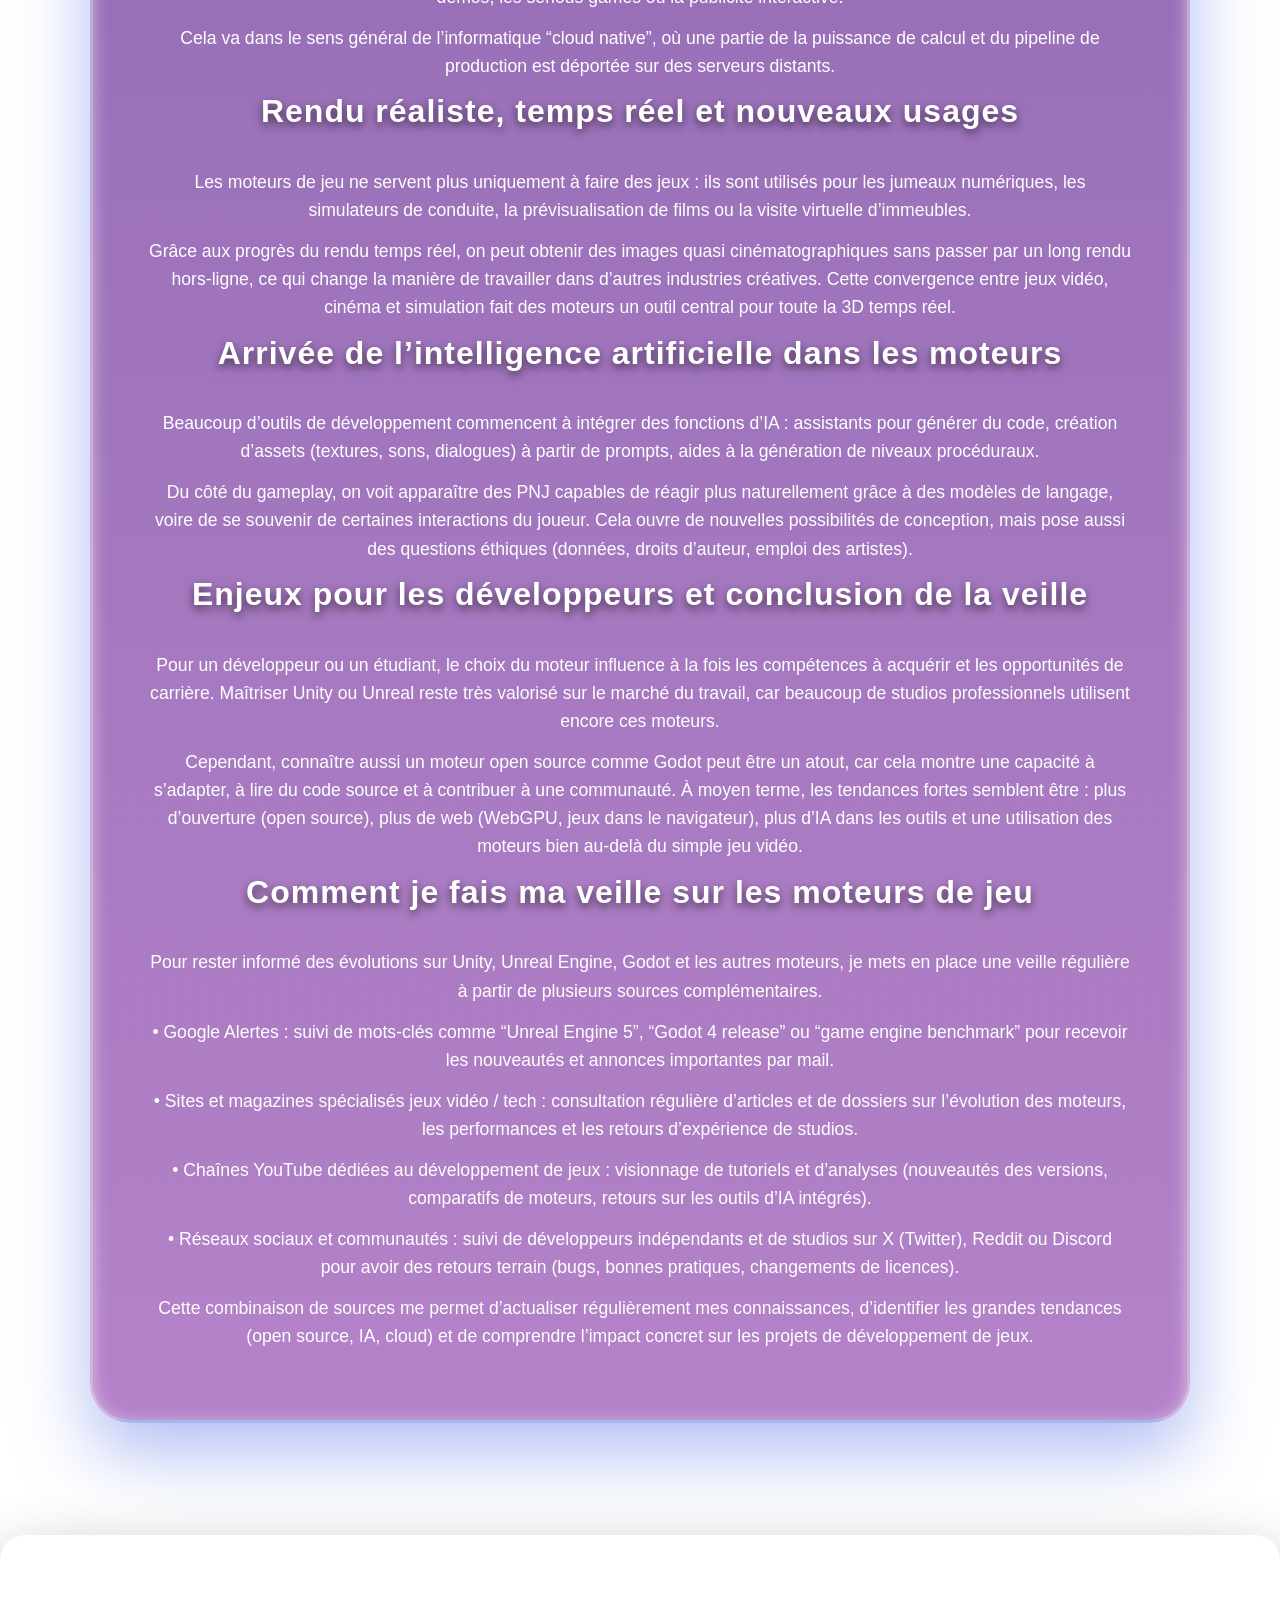
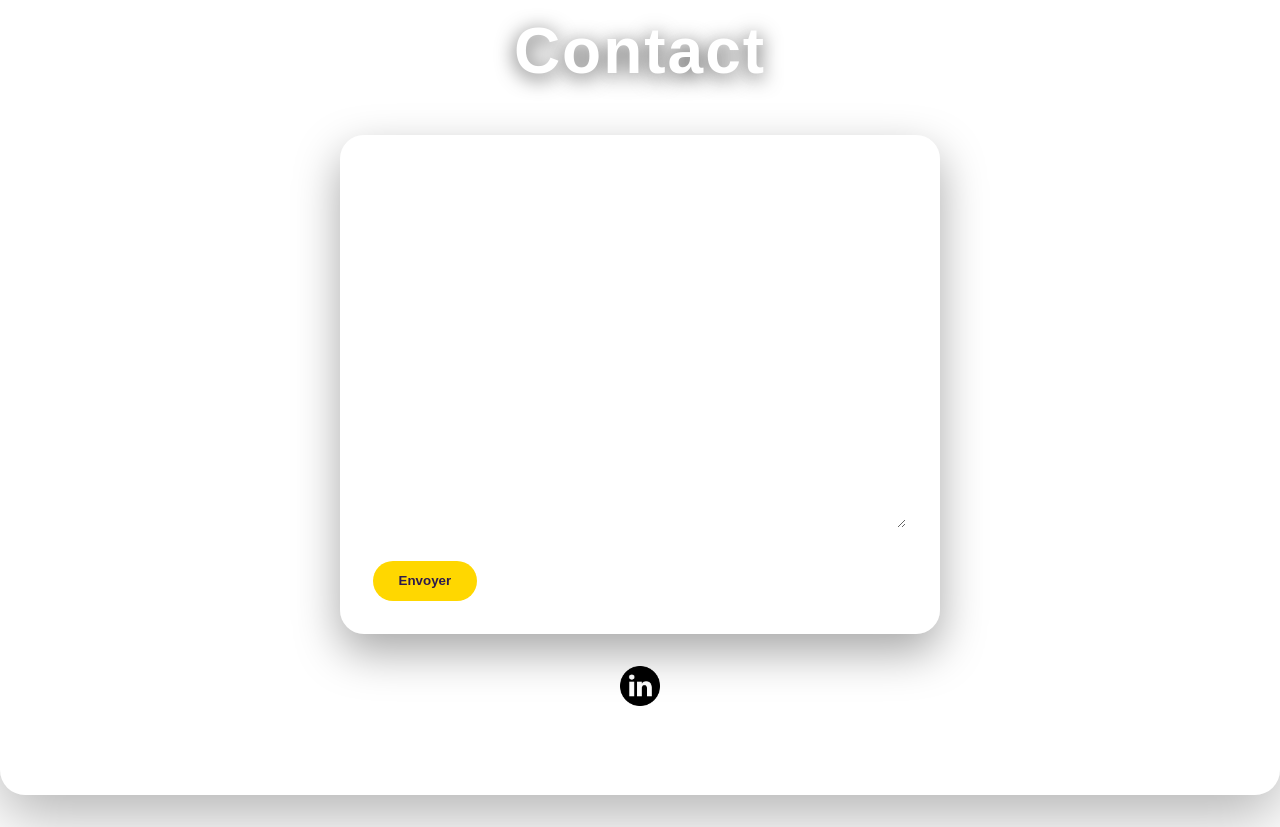
==== commit afc14007: "Add files via upload" ====
--- a/index.html
+++ b/index.html
@@ -13,7 +13,6 @@
         <li><a href="#accueil" class="nav-link">Accueil</a></li>
         <li><a href="#profil" class="nav-link">Profil</a></li>
         <li><a href="#epreuves" class="nav-link">Épreuves</a></li>
-        <li><a href="#atelier" class="nav-link">Atelier Pro</a></li>
         <li><a href="#realisations" class="nav-link">Mes réalisations</a></li>
         <li><a href="#certifications" class="nav-link">Certifications</a></li>
         <li><a href="#veille" class="nav-link">Veille Technologique</a></li>
@@ -133,7 +132,7 @@
           <div class="timeline-face-face">
 
             <div class="timeline-row">
-              <div class="date-bulle">2021-2022</div>
+              <div class="date-bulle">2020-2022</div>
               <div class="frise-point"></div>
               <div class="diplome-bulle">
                 <h4>Lycée Galilée</h4>
@@ -142,7 +141,7 @@
             </div>
 
             <div class="timeline-row">
-              <div class="date-bulle">2022-2023</div>
+              <div class="date-bulle">2022-2024</div>
               <div class="frise-point"></div>
               <div class="diplome-bulle">
                 <h4>Université Paris Nanterre</h4>
@@ -151,7 +150,7 @@
             </div>
 
             <div class="timeline-row">
-              <div class="date-bulle">2023-2024</div>
+              <div class="date-bulle">2024-2026</div>
               <div class="frise-point"></div>
               <div class="diplome-bulle">
                 <h4>Scholanova</h4>
